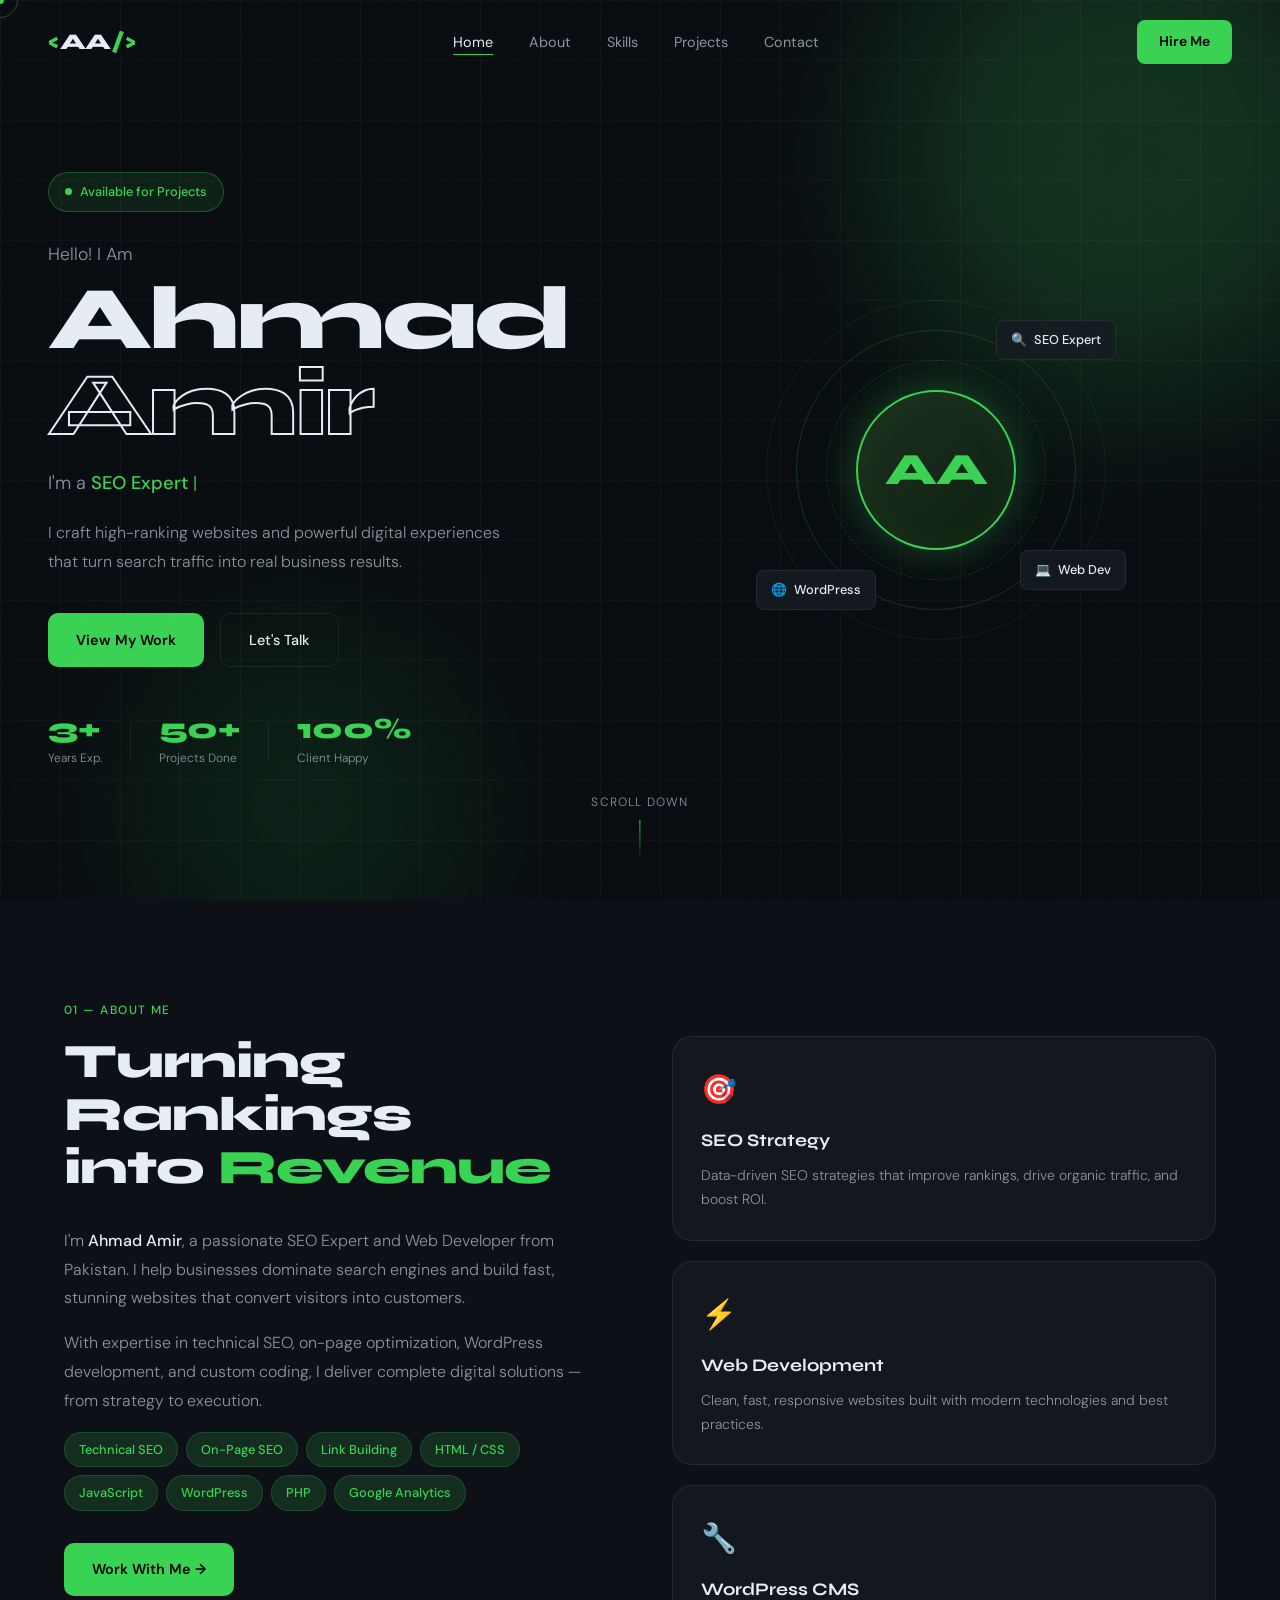
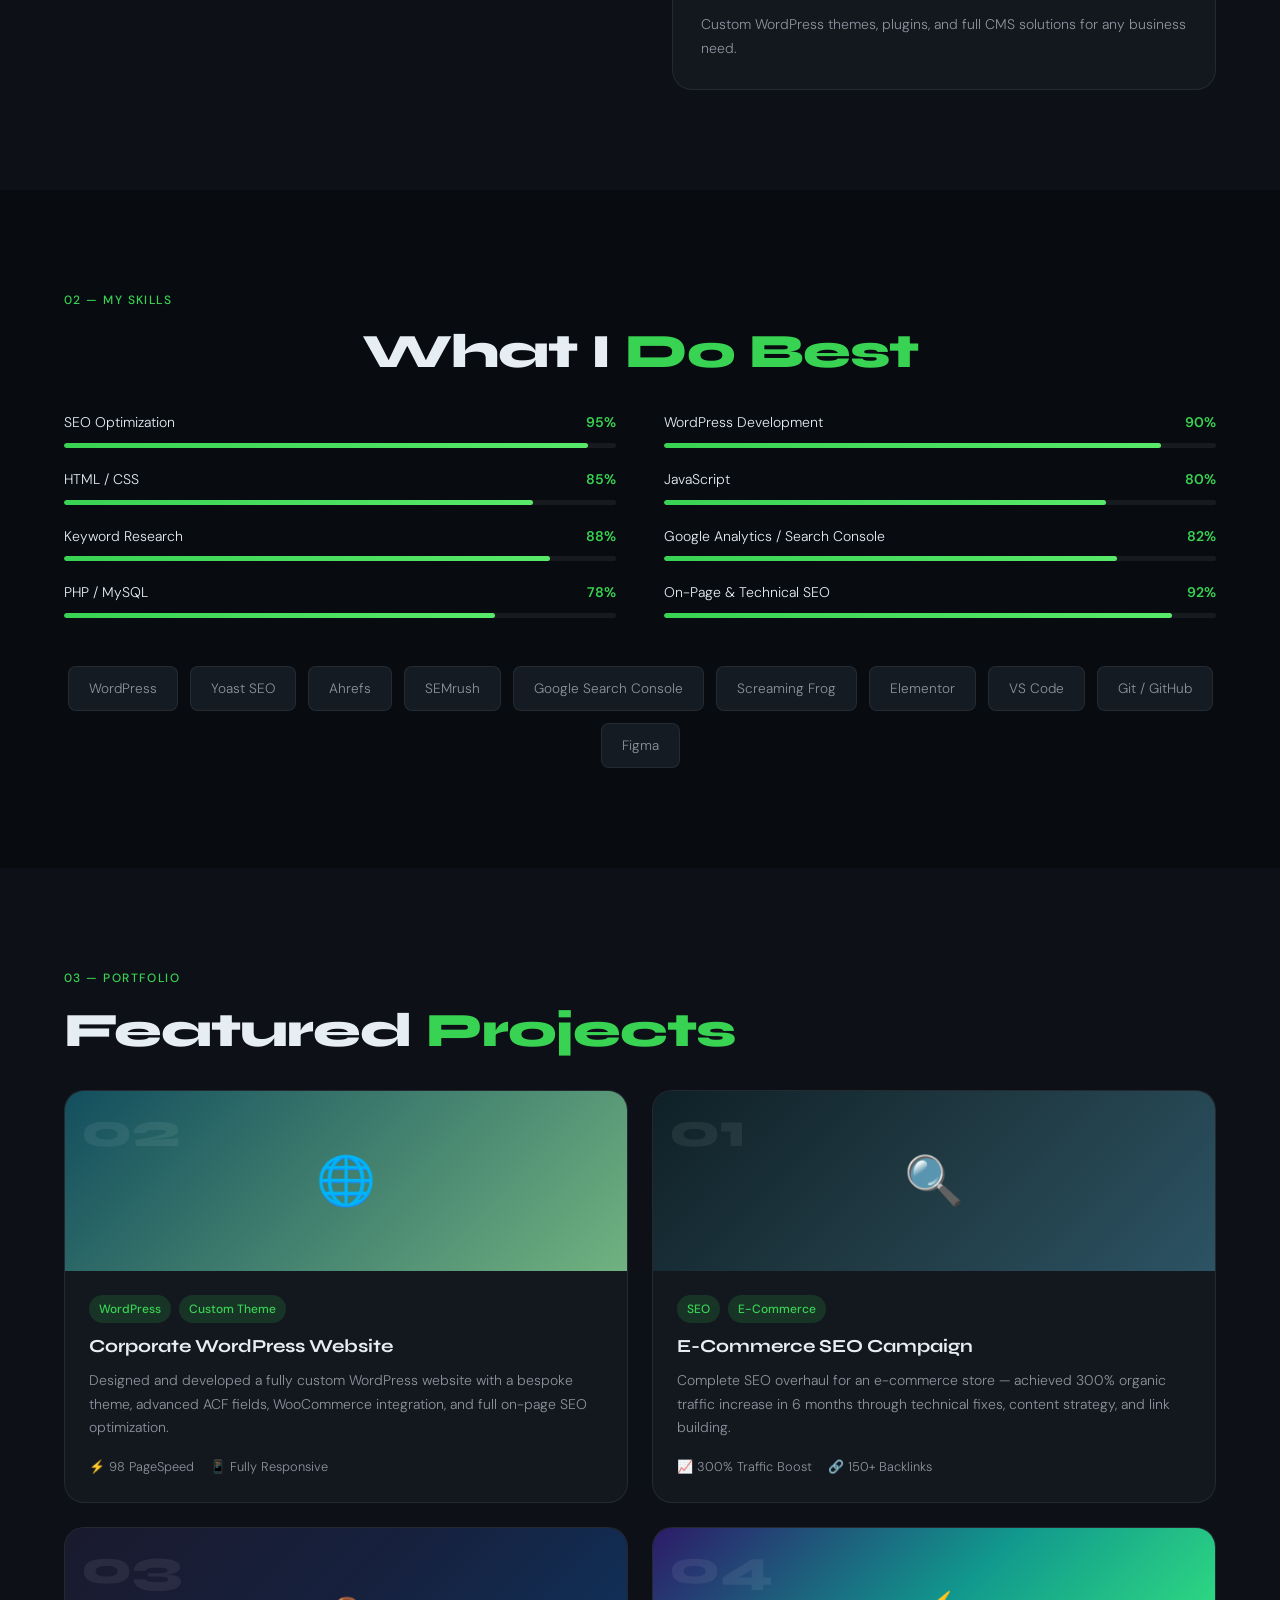
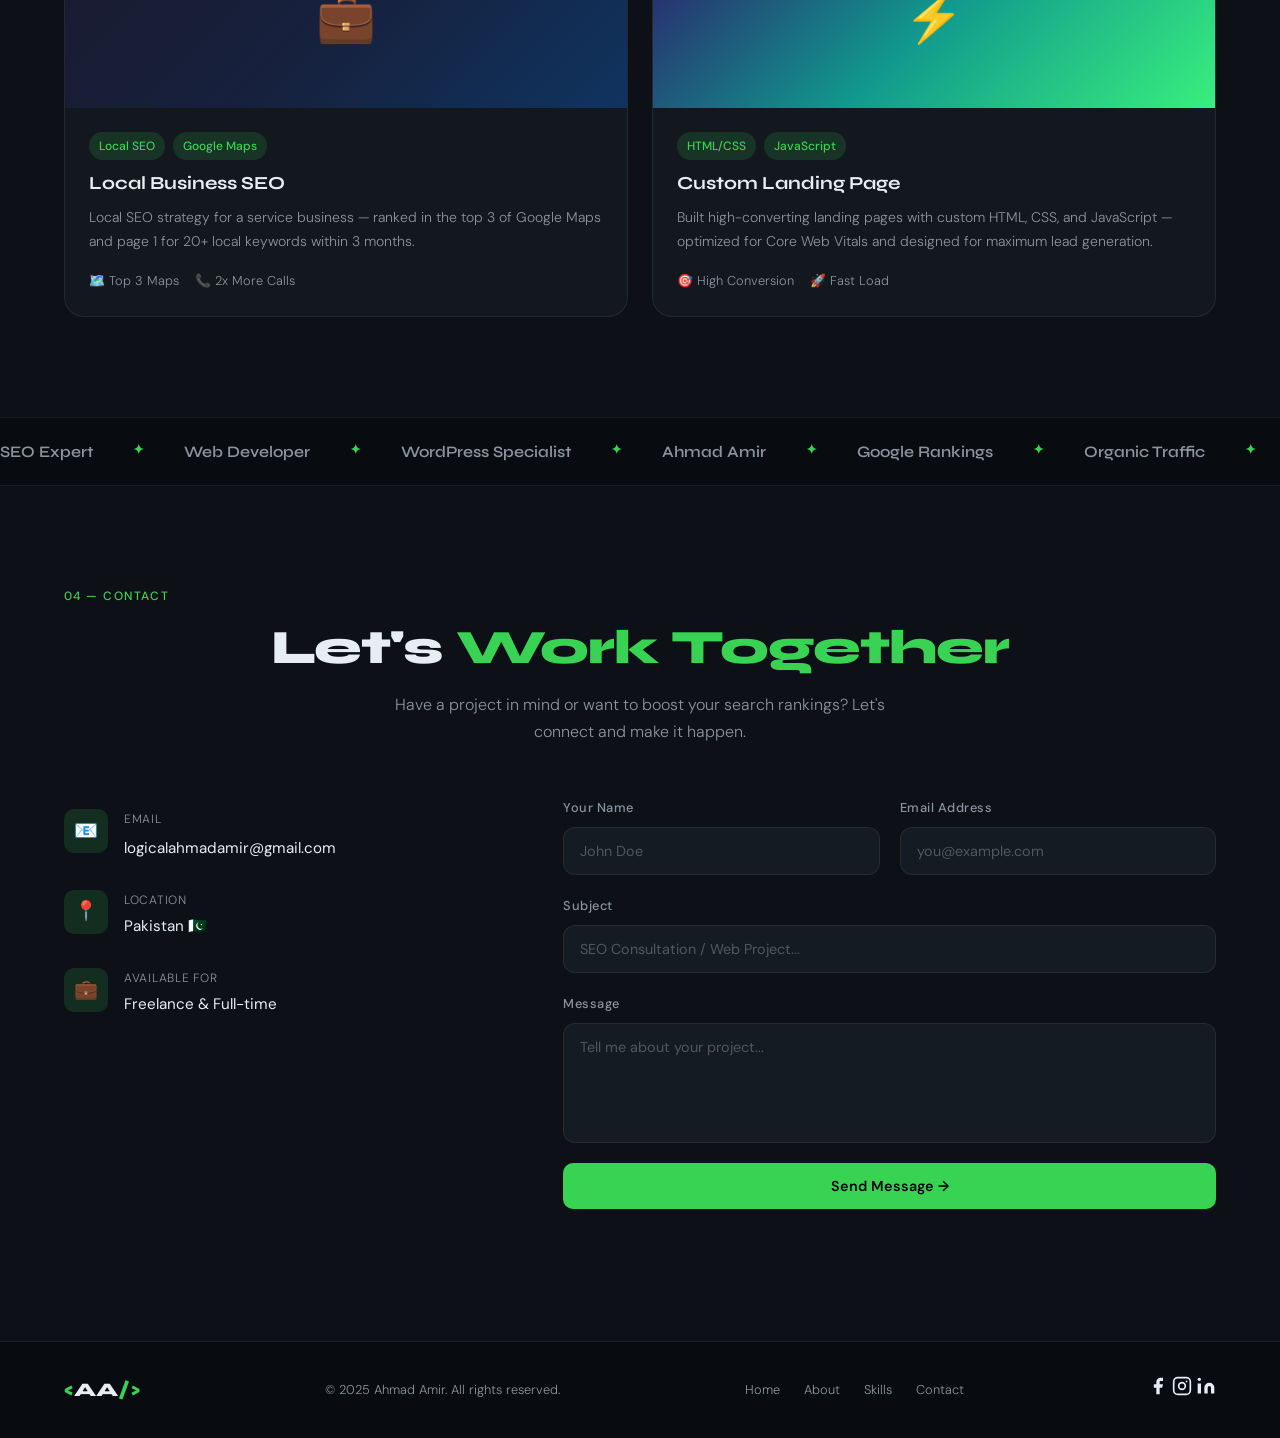
==== index.html @ ffc5a8cf "Commit changes" ====
<!DOCTYPE html>
<html lang="en">
<head>
  <meta charset="UTF-8" />
  <meta name="viewport" content="width=device-width, initial-scale=1.0" />
  <title>Ahmad Amir – SEO Expert & Web Developer</title>
  <meta name="description" content="Ahmad Amir is a professional SEO Expert, Web Developer, and WordPress specialist helping businesses grow online with powerful digital strategies." />
  <meta name="keywords" content="Ahmad Amir, SEO Expert, Web Developer, WordPress, Digital Marketing, Pakistan" />
  <meta name="author" content="Ahmad Amir" />
  <!-- Favicons -->
<link rel="icon" type="image/x-icon" href="favicon.ico" />
<link rel="icon" type="image/svg+xml" href="favicon.svg" />
<link rel="icon" type="image/png" sizes="32x32" href="favicon-32x32.png" />
<link rel="icon" type="image/png" sizes="16x16" href="favicon-16x16.png" />
<link rel="apple-touch-icon" sizes="180x180" href="apple-touch-icon.png" />
<link rel="manifest" href="site.webmanifest" />
<meta name="theme-color" content="#39d353" />
  <meta property="og:title" content="Ahmad Amir – SEO Expert & Web Developer" />
  <meta property="og:description" content="Professional SEO Expert and Web Developer from Pakistan." />
  <meta property="og:type" content="website" />
  <link rel="preconnect" href="https://fonts.googleapis.com" />
  <link rel="preconnect" href="https://fonts.gstatic.com" crossorigin />
  <link href="https://fonts.googleapis.com/css2?family=Syne:wght@400;600;700;800&family=DM+Sans:ital,wght@0,300;0,400;0,500;1,300&display=swap" rel="stylesheet" />
  <link rel="stylesheet" href="style.css" />
</head>
<body>

  <!-- Cursor -->
  <div class="cursor" id="cursor"></div>
  <div class="cursor-follower" id="cursorFollower"></div>

  <!-- Noise overlay -->
  <div class="noise"></div>

  <!-- NAV -->
  <nav class="nav" id="nav">
    <a href="#home" class="nav-logo">
      <span class="logo-bracket">&lt;</span>AA<span class="logo-bracket">/&gt;</span>
    </a>
    <ul class="nav-links">
      <li><a href="#home" class="nav-link active">Home</a></li>
      <li><a href="#about" class="nav-link">About</a></li>
      <li><a href="#skills" class="nav-link">Skills</a></li>
      <li><a href="#projects" class="nav-link">Projects</a></li>
      <li><a href="#contact" class="nav-link">Contact</a></li>
    </ul>
    <a href="mailto:logicalahmadamir@gmail.com" class="nav-cta">Hire Me</a>
    <button class="menu-toggle" id="menuToggle" aria-label="Toggle menu">
      <span></span><span></span><span></span>
    </button>
  </nav>

  <!-- Mobile Menu -->
  <div class="mobile-menu" id="mobileMenu">
    <ul>
      <li><a href="#home" class="mob-link">Home</a></li>
      <li><a href="#about" class="mob-link">About</a></li>
      <li><a href="#skills" class="mob-link">Skills</a></li>
      <li><a href="#projects" class="mob-link">Projects</a></li>
      <li><a href="#contact" class="mob-link">Contact</a></li>
    </ul>
  </div>

  <!-- HERO -->
  <section class="hero" id="home">
    <div class="hero-bg">
      <div class="orb orb-1"></div>
      <div class="orb orb-2"></div>
      <div class="grid-lines"></div>
    </div>
    <div class="hero-content">
      <div class="hero-badge">
        <span class="badge-dot"></span>
        Available for Projects
      </div>
      <p class="hero-greeting">Hello! I Am</p>
      <h1 class="hero-name">Ahmad<br/><span class="name-outline">Amir</span></h1>
      <div class="hero-role">
        <span>I'm a </span>
        <span class="typed-text" id="typedText"></span>
        <span class="typed-cursor">|</span>
      </div>
      <p class="hero-desc">
        I craft high-ranking websites and powerful digital experiences that
        turn search traffic into real business results.
      </p>
      <div class="hero-actions">
        <a href="#projects" class="btn btn-primary">View My Work</a>
        <a href="#contact" class="btn btn-ghost">Let's Talk</a>
      </div>
      <div class="hero-stats">
        <div class="stat"><span class="stat-num">3+</span><span class="stat-label">Years Exp.</span></div>
        <div class="stat-divider"></div>
        <div class="stat"><span class="stat-num">50+</span><span class="stat-label">Projects Done</span></div>
        <div class="stat-divider"></div>
        <div class="stat"><span class="stat-num">100%</span><span class="stat-label">Client Happy</span></div>
      </div>
    </div>
    <div class="hero-visual">
      <div class="avatar-wrap">
        <div class="avatar-ring ring-1"></div>
        <div class="avatar-ring ring-2"></div>
        <div class="avatar-ring ring-3"></div>
        <div class="avatar-core">
          <div class="avatar-initials">AA</div>
        </div>
        <div class="floating-tag tag-1">
          <span class="tag-icon">🔍</span> SEO Expert
        </div>
        <div class="floating-tag tag-2">
          <span class="tag-icon">💻</span> Web Dev
        </div>
        <div class="floating-tag tag-3">
          <span class="tag-icon">🌐</span> WordPress
        </div>
      </div>
    </div>
    <a href="#about" class="scroll-down">
      <span>Scroll Down</span>
      <div class="scroll-arrow"></div>
    </a>
  </section>

  <!-- ABOUT -->
  <section class="about" id="about">
    <div class="container">
      <div class="section-label">01 — About Me</div>
      <div class="about-grid">
        <div class="about-left">
          <h2 class="section-title">Turning Rankings<br/>into <span class="highlight">Revenue</span></h2>
          <p class="about-text">
            I'm <strong>Ahmad Amir</strong>, a passionate SEO Expert and Web Developer from Pakistan.
            I help businesses dominate search engines and build fast, stunning websites
            that convert visitors into customers.
          </p>
          <p class="about-text">
            With expertise in technical SEO, on-page optimization, WordPress development, 
            and custom coding, I deliver complete digital solutions — from strategy to execution.
          </p>
          <div class="about-chips">
            <span class="chip">Technical SEO</span>
            <span class="chip">On-Page SEO</span>
            <span class="chip">Link Building</span>
            <span class="chip">HTML / CSS</span>
            <span class="chip">JavaScript</span>
            <span class="chip">WordPress</span>
            <span class="chip">PHP</span>
            <span class="chip">Google Analytics</span>
          </div>
          <a href="mailto:logicalahmadamir@gmail.com" class="btn btn-primary">Work With Me →</a>
        </div>
        <div class="about-right">
          <div class="about-card">
            <div class="card-icon">🎯</div>
            <h3>SEO Strategy</h3>
            <p>Data-driven SEO strategies that improve rankings, drive organic traffic, and boost ROI.</p>
          </div>
          <div class="about-card">
            <div class="card-icon">⚡</div>
            <h3>Web Development</h3>
            <p>Clean, fast, responsive websites built with modern technologies and best practices.</p>
          </div>
          <div class="about-card">
            <div class="card-icon">🔧</div>
            <h3>WordPress CMS</h3>
            <p>Custom WordPress themes, plugins, and full CMS solutions for any business need.</p>
          </div>
        </div>
      </div>
    </div>
  </section>

  <!-- SKILLS -->
  <section class="skills" id="skills">
    <div class="container">
      <div class="section-label">02 — My Skills</div>
      <h2 class="section-title center">What I <span class="highlight">Do Best</span></h2>
      <div class="skills-grid">
        <div class="skill-item" data-skill="SEO Optimization" data-pct="95">
          <div class="skill-info">
            <span>SEO Optimization</span><span class="skill-pct">95%</span>
          </div>
          <div class="skill-bar"><div class="skill-fill" data-width="95"></div></div>
        </div>
        <div class="skill-item" data-pct="90">
          <div class="skill-info">
            <span>WordPress Development</span><span class="skill-pct">90%</span>
          </div>
          <div class="skill-bar"><div class="skill-fill" data-width="90"></div></div>
        </div>
        <div class="skill-item" data-pct="85">
          <div class="skill-info">
            <span>HTML / CSS</span><span class="skill-pct">85%</span>
          </div>
          <div class="skill-bar"><div class="skill-fill" data-width="85"></div></div>
        </div>
        <div class="skill-item" data-pct="80">
          <div class="skill-info">
            <span>JavaScript</span><span class="skill-pct">80%</span>
          </div>
          <div class="skill-bar"><div class="skill-fill" data-width="80"></div></div>
        </div>
        <div class="skill-item" data-pct="88">
          <div class="skill-info">
            <span>Keyword Research</span><span class="skill-pct">88%</span>
          </div>
          <div class="skill-bar"><div class="skill-fill" data-width="88"></div></div>
        </div>
        <div class="skill-item" data-pct="82">
          <div class="skill-info">
            <span>Google Analytics / Search Console</span><span class="skill-pct">82%</span>
          </div>
          <div class="skill-bar"><div class="skill-fill" data-width="82"></div></div>
        </div>
        <div class="skill-item" data-pct="78">
          <div class="skill-info">
            <span>PHP / MySQL</span><span class="skill-pct">78%</span>
          </div>
          <div class="skill-bar"><div class="skill-fill" data-width="78"></div></div>
        </div>
        <div class="skill-item" data-pct="92">
          <div class="skill-info">
            <span>On-Page & Technical SEO</span><span class="skill-pct">92%</span>
          </div>
          <div class="skill-bar"><div class="skill-fill" data-width="92"></div></div>
        </div>
      </div>

      <!-- Tool Icons -->
      <div class="tools-row">
        <div class="tool-badge">WordPress</div>
        <div class="tool-badge">Yoast SEO</div>
        <div class="tool-badge">Ahrefs</div>
        <div class="tool-badge">SEMrush</div>
        <div class="tool-badge">Google Search Console</div>
        <div class="tool-badge">Screaming Frog</div>
        <div class="tool-badge">Elementor</div>
        <div class="tool-badge">VS Code</div>
        <div class="tool-badge">Git / GitHub</div>
        <div class="tool-badge">Figma</div>
      </div>
    </div>
  </section>

  <!-- PROJECTS -->
  <section class="projects" id="projects">
    <div class="container">
      <div class="section-label">03 — Portfolio</div>
      <h2 class="section-title">Featured <span class="highlight">Projects</span></h2>
      <div class="projects-grid">

        <div class="project-card">
          <div class="project-thumb" style="background: linear-gradient(135deg, #0f2027, #203a43, #2c5364);">
            <div class="project-num">01</div>
            <div class="project-icon-big">🔍</div>
          </div>
          <div class="project-body">
            <div class="project-tags"><span>SEO</span><span>E-Commerce</span></div>
            <h3>E-Commerce SEO Campaign</h3>
            <p>Complete SEO overhaul for an e-commerce store — achieved 300% organic traffic increase in 6 months through technical fixes, content strategy, and link building.</p>
            <div class="project-meta">
              <span>📈 300% Traffic Boost</span>
              <span>🔗 150+ Backlinks</span>
            </div>
          </div>
        </div>

        <div class="project-card featured">
          <div class="project-thumb" style="background: linear-gradient(135deg, #134e5e, #71b280);">
            <div class="project-num">02</div>
            <div class="project-icon-big">🌐</div>
          </div>
          <div class="project-body">
            <div class="project-tags"><span>WordPress</span><span>Custom Theme</span></div>
            <h3>Corporate WordPress Website</h3>
            <p>Designed and developed a fully custom WordPress website with a bespoke theme, advanced ACF fields, WooCommerce integration, and full on-page SEO optimization.</p>
            <div class="project-meta">
              <span>⚡ 98 PageSpeed</span>
              <span>📱 Fully Responsive</span>
            </div>
          </div>
        </div>

        <div class="project-card">
          <div class="project-thumb" style="background: linear-gradient(135deg, #1a1a2e, #16213e, #0f3460);">
            <div class="project-num">03</div>
            <div class="project-icon-big">💼</div>
          </div>
          <div class="project-body">
            <div class="project-tags"><span>Local SEO</span><span>Google Maps</span></div>
            <h3>Local Business SEO</h3>
            <p>Local SEO strategy for a service business — ranked in the top 3 of Google Maps and page 1 for 20+ local keywords within 3 months.</p>
            <div class="project-meta">
              <span>🗺️ Top 3 Maps</span>
              <span>📞 2x More Calls</span>
            </div>
          </div>
        </div>

        <div class="project-card">
          <div class="project-thumb" style="background: linear-gradient(135deg, #2d1b69, #11998e, #38ef7d);">
            <div class="project-num">04</div>
            <div class="project-icon-big">⚡</div>
          </div>
          <div class="project-body">
            <div class="project-tags"><span>HTML/CSS</span><span>JavaScript</span></div>
            <h3>Custom Landing Page</h3>
            <p>Built high-converting landing pages with custom HTML, CSS, and JavaScript — optimized for Core Web Vitals and designed for maximum lead generation.</p>
            <div class="project-meta">
              <span>🎯 High Conversion</span>
              <span>🚀 Fast Load</span>
            </div>
          </div>
        </div>

      </div>
    </div>
  </section>

  <!-- MARQUEE BANNER -->
  <div class="marquee-wrap">
    <div class="marquee-track">
      <span>SEO Expert</span><span class="sep">✦</span>
      <span>Web Developer</span><span class="sep">✦</span>
      <span>WordPress Specialist</span><span class="sep">✦</span>
      <span>Ahmad Amir</span><span class="sep">✦</span>
      <span>Google Rankings</span><span class="sep">✦</span>
      <span>Organic Traffic</span><span class="sep">✦</span>
      <span>SEO Expert</span><span class="sep">✦</span>
      <span>Web Developer</span><span class="sep">✦</span>
      <span>WordPress Specialist</span><span class="sep">✦</span>
      <span>Ahmad Amir</span><span class="sep">✦</span>
      <span>Google Rankings</span><span class="sep">✦</span>
      <span>Organic Traffic</span><span class="sep">✦</span>
    </div>
  </div>

  <!-- CONTACT -->
  <section class="contact" id="contact">
    <div class="container">
      <div class="section-label">04 — Contact</div>
      <h2 class="section-title center">Let's <span class="highlight">Work Together</span></h2>
      <p class="contact-sub">Have a project in mind or want to boost your search rankings? Let's connect and make it happen.</p>
      <div class="contact-grid">
        <div class="contact-left">
          <div class="contact-info-item">
            <div class="ci-icon">📧</div>
            <div>
              <p class="ci-label">Email</p>
              <a href="mailto:logicalahmadamir@gmail.com" class="ci-value">logicalahmadamir@gmail.com</a>
            </div>
          </div>
          <div class="contact-info-item">
            <div class="ci-icon">📍</div>
            <div>
              <p class="ci-label">Location</p>
              <p class="ci-value">Pakistan 🇵🇰</p>
            </div>
          </div>
          <div class="contact-info-item">
            <div class="ci-icon">💼</div>
            <div>
              <p class="ci-label">Available For</p>
              <p class="ci-value">Freelance & Full-time</p>
            </div>
          </div>
        </div>
        <form class="contact-form" id="contactForm" name="contact" method="POST" data-netlify="true">
<input type="hidden" name="form-name" value="contact" />
          <div class="form-row">
            <div class="form-group">
              <label>Your Name</label>
              <input type="text" placeholder="John Doe" required />
            </div>
            <div class="form-group">
              <label>Email Address</label>
              <input type="email" placeholder="you@example.com" required />
            </div>
          </div>
          <div class="form-group">
            <label>Subject</label>
            <input type="text" placeholder="SEO Consultation / Web Project..." required />
          </div>
          <div class="form-group">
            <label>Message</label>
            <textarea rows="5" placeholder="Tell me about your project..." required></textarea>
          </div>
          <button type="submit" class="btn btn-primary full-width">Send Message →</button>
          <p class="form-note" id="formNote"></p>
        </form>
      </div>
    </div>
  </section>

  <!-- FOOTER -->
  <footer class="footer">
    <div class="container">
      <div class="footer-inner">
        <div class="footer-logo">
          <span class="logo-bracket">&lt;</span>AA<span class="logo-bracket">/&gt;</span>
        </div>
        <p class="footer-copy">© 2025 Ahmad Amir. All rights reserved.</p>
        <div class="footer-links">
          <a href="#home">Home</a>
          <a href="#about">About</a>
          <a href="#skills">Skills</a>
          <a href="#contact">Contact</a>
        </div>
        <div class="footer-social">
  <a href="https://www.facebook.com/profile.php?id=61576772686306" target="_blank" class="social-icon" title="Facebook">
    <svg width="20" height="20" viewBox="0 0 24 24" fill="currentColor"><path d="M18 2h-3a5 5 0 0 0-5 5v3H7v4h3v8h4v-8h3l1-4h-4V7a1 1 0 0 1 1-1h3z"/></svg>
  </a>
  <a href="https://www.instagram.com/officialahmadamir/" target="_blank" class="social-icon" title="Instagram">
    <svg width="20" height="20" viewBox="0 0 24 24" fill="none" stroke="currentColor" stroke-width="2"><rect x="2" y="2" width="20" height="20" rx="5"/><circle cx="12" cy="12" r="4"/><circle cx="17.5" cy="6.5" r="1" fill="currentColor" stroke="none"/></svg>
  </a>
  <a href="https://www.linkedin.com/in/ahmad-amir-98060a404/" target="_blank" class="social-icon" title="LinkedIn">
    <svg width="20" height="20" viewBox="0 0 24 24" fill="currentColor"><path d="M16 8a6 6 0 0 1 6 6v7h-4v-7a2 2 0 0 0-2-2 2 2 0 0 0-2 2v7h-4v-7a6 6 0 0 1 6-6z"/><rect x="2" y="9" width="4" height="12"/><circle cx="4" cy="4" r="2"/></svg>
  </a>
</div>
      </div>
    </div>
  </footer>

  <script src="script.js"></script>
</body>
</html>
---- style.css ----
/* ============================
   CSS VARIABLES & RESET
   ============================ */
:root {
  --bg: #080c10;
  --bg2: #0d1117;
  --bg3: #141b22;
  --accent: #39d353;
  --accent2: #58e96a;
  --accent-dim: rgba(57, 211, 83, 0.15);
  --text: #e6edf3;
  --text-muted: #8b949e;
  --border: rgba(255, 255, 255, 0.07);
  --card-bg: rgba(22, 27, 34, 0.8);
  --font-display: 'Syne', sans-serif;
  --font-body: 'DM Sans', sans-serif;
  --transition: 0.3s cubic-bezier(0.4, 0, 0.2, 1);
  --radius: 12px;
  --radius-lg: 20px;
}

*, *::before, *::after { box-sizing: border-box; margin: 0; padding: 0; }

html { scroll-behavior: smooth; font-size: 16px; }

body {
  background: var(--bg);
  color: var(--text);
  font-family: var(--font-body);
  font-weight: 300;
  line-height: 1.7;
  overflow-x: hidden;
  cursor: none;
}

a { color: inherit; text-decoration: none; }
ul { list-style: none; }
img { max-width: 100%; }
input, textarea, button { font-family: var(--font-body); }

/* ============================
   NOISE OVERLAY
   ============================ */
.noise {
  position: fixed; inset: 0; z-index: 999; pointer-events: none;
  opacity: 0.025;
  background-image: url("data:image/svg+xml,%3Csvg viewBox='0 0 200 200' xmlns='http://www.w3.org/2000/svg'%3E%3Cfilter id='n'%3E%3CfeTurbulence type='fractalNoise' baseFrequency='0.9' numOctaves='4' stitchTiles='stitch'/%3E%3C/filter%3E%3Crect width='100%25' height='100%25' filter='url(%23n)'/%3E%3C/svg%3E");
  background-size: 200px 200px;
}

/* ============================
   CUSTOM CURSOR
   ============================ */
.cursor {
  position: fixed; width: 8px; height: 8px; border-radius: 50%;
  background: var(--accent); pointer-events: none; z-index: 9999;
  transform: translate(-50%, -50%); transition: opacity 0.2s;
}
.cursor-follower {
  position: fixed; width: 36px; height: 36px; border-radius: 50%;
  border: 1.5px solid rgba(57, 211, 83, 0.4); pointer-events: none;
  z-index: 9998; transform: translate(-50%, -50%);
  transition: all 0.12s ease; mix-blend-mode: difference;
}

/* ============================
   SCROLLBAR
   ============================ */
::-webkit-scrollbar { width: 4px; }
::-webkit-scrollbar-track { background: var(--bg2); }
::-webkit-scrollbar-thumb { background: var(--accent); border-radius: 2px; }

/* ============================
   CONTAINER
   ============================ */
.container { max-width: 1200px; margin: 0 auto; padding: 0 24px; }

/* ============================
   NAV
   ============================ */
.nav {
  position: fixed; top: 0; left: 0; right: 0; z-index: 100;
  display: flex; align-items: center; justify-content: space-between;
  padding: 20px 48px;
  transition: var(--transition);
  background: transparent;
}
.nav.scrolled {
  background: rgba(8, 12, 16, 0.92);
  backdrop-filter: blur(16px);
  padding: 14px 48px;
  border-bottom: 1px solid var(--border);
}
.nav-logo {
  font-family: var(--font-display);
  font-size: 1.4rem;
  font-weight: 800;
  color: var(--text);
  letter-spacing: -0.02em;
}
.logo-bracket { color: var(--accent); }
.nav-links {
  display: flex; gap: 36px;
}
.nav-link {
  font-size: 0.9rem;
  font-weight: 400;
  color: var(--text-muted);
  transition: var(--transition);
  position: relative;
}
.nav-link::after {
  content: ''; position: absolute; bottom: -4px; left: 0;
  width: 0; height: 1.5px; background: var(--accent);
  transition: var(--transition);
}
.nav-link:hover, .nav-link.active { color: var(--text); }
.nav-link:hover::after, .nav-link.active::after { width: 100%; }
.nav-cta {
  background: var(--accent); color: #000; padding: 10px 22px;
  border-radius: 8px; font-size: 0.875rem; font-weight: 600;
  transition: var(--transition);
}
.nav-cta:hover { background: var(--accent2); transform: translateY(-1px); }
.menu-toggle {
  display: none; flex-direction: column; gap: 5px;
  background: none; border: none; cursor: pointer; padding: 4px;
}
.menu-toggle span {
  display: block; width: 22px; height: 2px;
  background: var(--text); border-radius: 2px; transition: var(--transition);
}

/* Mobile Menu */
.mobile-menu {
  position: fixed; inset: 0; background: var(--bg2);
  z-index: 99; display: flex; align-items: center; justify-content: center;
  opacity: 0; pointer-events: none; transition: var(--transition);
}
.mobile-menu.open { opacity: 1; pointer-events: all; }
.mobile-menu ul { display: flex; flex-direction: column; gap: 24px; text-align: center; }
.mob-link {
  font-family: var(--font-display); font-size: 2.5rem; font-weight: 700;
  color: var(--text-muted); transition: var(--transition);
}
.mob-link:hover { color: var(--accent); }

/* ============================
   HERO
   ============================ */
.hero {
  min-height: 100vh; display: flex; align-items: center;
  position: relative; overflow: hidden; padding: 120px 48px 80px;
}
.hero-bg {
  position: absolute; inset: 0; overflow: hidden;
}
.orb {
  position: absolute; border-radius: 50%;
  filter: blur(80px); opacity: 0.18;
}
.orb-1 {
  width: 500px; height: 500px; background: var(--accent);
  top: -100px; right: -100px; animation: orbFloat 8s ease-in-out infinite;
}
.orb-2 {
  width: 350px; height: 350px; background: #1a7a2e;
  bottom: -80px; left: 10%; animation: orbFloat 10s ease-in-out infinite reverse;
}
@keyframes orbFloat {
  0%, 100% { transform: translate(0,0) scale(1); }
  33% { transform: translate(30px, -20px) scale(1.05); }
  66% { transform: translate(-15px, 15px) scale(0.95); }
}
.grid-lines {
  position: absolute; inset: 0; opacity: 0.03;
  background-image:
    linear-gradient(var(--text) 1px, transparent 1px),
    linear-gradient(90deg, var(--text) 1px, transparent 1px);
  background-size: 60px 60px;
}
.hero-content {
  position: relative; z-index: 2; flex: 1; max-width: 600px;
}
.hero-badge {
  display: inline-flex; align-items: center; gap: 8px;
  background: rgba(57, 211, 83, 0.1); border: 1px solid rgba(57, 211, 83, 0.3);
  color: var(--accent); padding: 8px 16px; border-radius: 100px;
  font-size: 0.8rem; font-weight: 500; margin-bottom: 28px;
  animation: fadeUp 0.6s ease both;
}
.badge-dot {
  width: 7px; height: 7px; border-radius: 50%; background: var(--accent);
  animation: pulse 2s infinite;
}
@keyframes pulse {
  0%, 100% { opacity: 1; transform: scale(1); }
  50% { opacity: 0.5; transform: scale(0.8); }
}
.hero-greeting {
  font-size: 1.1rem; color: var(--text-muted); margin-bottom: 8px;
  animation: fadeUp 0.6s 0.1s ease both;
}
.hero-name {
  font-family: var(--font-display);
  font-size: clamp(3.5rem, 7vw, 6.5rem);
  font-weight: 800; line-height: 0.95;
  letter-spacing: -0.03em;
  margin-bottom: 20px;
  animation: fadeUp 0.6s 0.2s ease both;
}
.name-outline {
  -webkit-text-stroke: 2px var(--text);
  color: transparent;
}
.hero-role {
  font-size: 1.15rem; color: var(--text-muted); margin-bottom: 20px;
  animation: fadeUp 0.6s 0.3s ease both;
}
.typed-text { color: var(--accent); font-weight: 500; }
.typed-cursor {
  color: var(--accent); font-weight: 300;
  animation: blink 1s step-end infinite;
}
@keyframes blink { 0%, 100% { opacity: 1; } 50% { opacity: 0; } }
.hero-desc {
  font-size: 1rem; color: var(--text-muted); max-width: 460px;
  margin-bottom: 36px; line-height: 1.8;
  animation: fadeUp 0.6s 0.4s ease both;
}
.hero-actions {
  display: flex; gap: 16px; flex-wrap: wrap;
  margin-bottom: 48px;
  animation: fadeUp 0.6s 0.5s ease both;
}
.hero-stats {
  display: flex; align-items: center; gap: 28px;
  animation: fadeUp 0.6s 0.6s ease both;
}
.stat { display: flex; flex-direction: column; }
.stat-num {
  font-family: var(--font-display);
  font-size: 1.8rem; font-weight: 800; color: var(--accent);
  line-height: 1;
}
.stat-label { font-size: 0.75rem; color: var(--text-muted); margin-top: 4px; }
.stat-divider { width: 1px; height: 40px; background: var(--border); }

/* Avatar Visual */
.hero-visual {
  position: relative; z-index: 2; flex: 1;
  display: flex; align-items: center; justify-content: center;
  animation: fadeUp 0.8s 0.3s ease both;
}
.avatar-wrap { position: relative; width: 320px; height: 320px; }
.avatar-ring {
  position: absolute; border-radius: 50%;
  border: 1px solid rgba(57, 211, 83, 0.2);
  top: 50%; left: 50%; transform: translate(-50%, -50%);
}
.ring-1 { width: 280px; height: 280px; animation: spin 20s linear infinite; }
.ring-2 { width: 220px; height: 220px; animation: spin 15s linear infinite reverse; border-style: dashed; }
.ring-3 { width: 340px; height: 340px; animation: spin 30s linear infinite; opacity: 0.5; }
@keyframes spin { to { transform: translate(-50%,-50%) rotate(360deg); } }
.avatar-core {
  position: absolute; top: 50%; left: 50%;
  transform: translate(-50%, -50%);
  width: 160px; height: 160px; border-radius: 50%;
  background: linear-gradient(135deg, #1a2e1d, #0f1f10);
  border: 2px solid var(--accent);
  display: flex; align-items: center; justify-content: center;
  box-shadow: 0 0 40px rgba(57, 211, 83, 0.3), inset 0 0 40px rgba(57, 211, 83, 0.05);
}
.avatar-initials {
  font-family: var(--font-display);
  font-size: 2.8rem; font-weight: 800;
  color: var(--accent);
  letter-spacing: -0.02em;
}
.floating-tag {
  position: absolute; background: var(--card-bg);
  border: 1px solid var(--border);
  border-radius: 8px; padding: 8px 14px;
  font-size: 0.8rem; font-weight: 500;
  backdrop-filter: blur(10px);
  white-space: nowrap;
  animation: tagFloat 4s ease-in-out infinite;
}
.tag-1 { top: 10px; right: -20px; animation-delay: 0s; }
.tag-2 { bottom: 40px; right: -30px; animation-delay: 1.3s; }
.tag-3 { bottom: 20px; left: -20px; animation-delay: 0.7s; }
.tag-icon { margin-right: 4px; }
@keyframes tagFloat {
  0%, 100% { transform: translateY(0); }
  50% { transform: translateY(-8px); }
}

/* Scroll Down */
.scroll-down {
  position: absolute; bottom: 40px; left: 50%; transform: translateX(-50%);
  display: flex; flex-direction: column; align-items: center; gap: 8px;
  font-size: 0.75rem; color: var(--text-muted); letter-spacing: 0.1em;
  text-transform: uppercase; z-index: 2;
}
.scroll-arrow {
  width: 1px; height: 40px;
  background: linear-gradient(to bottom, var(--accent), transparent);
  animation: scrollAnim 1.5s ease-in-out infinite;
}
@keyframes scrollAnim {
  0% { transform: scaleY(0); transform-origin: top; }
  50% { transform: scaleY(1); transform-origin: top; }
  51% { transform: scaleY(1); transform-origin: bottom; }
  100% { transform: scaleY(0); transform-origin: bottom; }
}

/* ============================
   BUTTONS
   ============================ */
.btn {
  display: inline-flex; align-items: center; gap: 8px;
  padding: 14px 28px; border-radius: 10px;
  font-size: 0.9rem; font-weight: 500;
  transition: var(--transition); cursor: pointer;
  border: none;
}
.btn-primary {
  background: var(--accent); color: #000;
  font-weight: 600;
}
.btn-primary:hover {
  background: var(--accent2); transform: translateY(-2px);
  box-shadow: 0 8px 24px rgba(57, 211, 83, 0.3);
}
.btn-ghost {
  background: transparent; color: var(--text);
  border: 1px solid var(--border);
}
.btn-ghost:hover { border-color: var(--accent); color: var(--accent); transform: translateY(-2px); }
.full-width { width: 100%; justify-content: center; }

/* ============================
   SECTION COMMONS
   ============================ */
section { padding: 100px 0; }
.section-label {
  font-size: 0.75rem; font-weight: 500;
  color: var(--accent); letter-spacing: 0.12em;
  text-transform: uppercase; margin-bottom: 16px;
}
.section-title {
  font-family: var(--font-display);
  font-size: clamp(2rem, 4vw, 3rem);
  font-weight: 800; line-height: 1.1;
  letter-spacing: -0.02em;
  margin-bottom: 32px;
}
.section-title.center { text-align: center; }
.highlight { color: var(--accent); }

/* ============================
   ABOUT
   ============================ */
.about { background: var(--bg2); }
.about-grid {
  display: grid; grid-template-columns: 1fr 1fr; gap: 64px; align-items: start;
}
.about-text {
  color: var(--text-muted); margin-bottom: 16px; font-size: 1.0rem; line-height: 1.8;
}
.about-text strong { color: var(--text); font-weight: 500; }
.about-chips {
  display: flex; flex-wrap: wrap; gap: 8px; margin-bottom: 32px;
}
.chip {
  background: var(--accent-dim); border: 1px solid rgba(57,211,83,0.2);
  color: var(--accent); padding: 6px 14px; border-radius: 100px;
  font-size: 0.8rem; font-weight: 500;
}
.about-right {
  display: flex; flex-direction: column; gap: 20px;
}
.about-card {
  background: var(--card-bg); border: 1px solid var(--border);
  border-radius: var(--radius-lg); padding: 28px;
  transition: var(--transition);
  backdrop-filter: blur(8px);
}
.about-card:hover {
  border-color: rgba(57,211,83,0.3);
  transform: translateY(-3px);
  box-shadow: 0 12px 32px rgba(0,0,0,0.3);
}
.card-icon { font-size: 1.8rem; margin-bottom: 12px; }
.about-card h3 {
  font-family: var(--font-display); font-size: 1.1rem; font-weight: 700;
  margin-bottom: 8px;
}
.about-card p { font-size: 0.875rem; color: var(--text-muted); line-height: 1.7; }

/* ============================
   SKILLS
   ============================ */
.skills { background: var(--bg); }
.skills-grid {
  display: grid; grid-template-columns: 1fr 1fr; gap: 20px 48px;
  margin-bottom: 48px;
}
.skill-item { }
.skill-info {
  display: flex; justify-content: space-between;
  margin-bottom: 8px; font-size: 0.875rem;
}
.skill-pct { color: var(--accent); font-weight: 600; }
.skill-bar {
  height: 5px; background: rgba(255,255,255,0.06);
  border-radius: 10px; overflow: hidden;
}
.skill-fill {
  height: 100%; background: linear-gradient(90deg, var(--accent), var(--accent2));
  border-radius: 10px; width: 0; transition: width 1.2s cubic-bezier(0.4,0,0.2,1);
}
.tools-row {
  display: flex; flex-wrap: wrap; gap: 12px;
  justify-content: center; margin-top: 48px;
}
.tool-badge {
  background: var(--bg3); border: 1px solid var(--border);
  padding: 10px 20px; border-radius: 8px;
  font-size: 0.85rem; color: var(--text-muted);
  transition: var(--transition);
}
.tool-badge:hover { border-color: var(--accent); color: var(--accent); transform: translateY(-2px); }

/* ============================
   PROJECTS
   ============================ */
.projects { background: var(--bg2); }
.projects-grid {
  display: grid; grid-template-columns: repeat(2, 1fr); gap: 24px;
}
.project-card {
  background: var(--card-bg); border: 1px solid var(--border);
  border-radius: var(--radius-lg); overflow: hidden;
  transition: var(--transition); cursor: pointer;
}
.project-card:hover {
  border-color: rgba(57,211,83,0.3);
  transform: translateY(-5px);
  box-shadow: 0 20px 48px rgba(0,0,0,0.4);
}
.project-card.featured { grid-column: 1; grid-row: 1; }
.project-thumb {
  height: 180px; position: relative;
  display: flex; align-items: center; justify-content: center;
}
.project-num {
  position: absolute; top: 16px; left: 16px;
  font-family: var(--font-display); font-size: 3rem; font-weight: 800;
  color: rgba(255,255,255,0.07); line-height: 1;
}
.project-icon-big { font-size: 3rem; }
.project-body { padding: 24px; }
.project-tags { display: flex; gap: 8px; margin-bottom: 12px; }
.project-tags span {
  background: var(--accent-dim); color: var(--accent);
  padding: 4px 10px; border-radius: 100px;
  font-size: 0.75rem; font-weight: 500;
}
.project-card h3 {
  font-family: var(--font-display); font-size: 1.15rem; font-weight: 700;
  margin-bottom: 10px; line-height: 1.3;
}
.project-card p { font-size: 0.875rem; color: var(--text-muted); line-height: 1.7; margin-bottom: 16px; }
.project-meta { display: flex; gap: 16px; flex-wrap: wrap; }
.project-meta span { font-size: 0.8rem; color: var(--text-muted); }

/* ============================
   MARQUEE
   ============================ */
.marquee-wrap {
  overflow: hidden; padding: 20px 0;
  border-top: 1px solid var(--border);
  border-bottom: 1px solid var(--border);
  background: var(--bg);
}
.marquee-track {
  display: flex; gap: 40px; align-items: center;
  width: max-content;
  animation: marquee 18s linear infinite;
  font-family: var(--font-display);
  font-size: 1rem; font-weight: 600;
  color: var(--text-muted);
}
.marquee-track .sep { color: var(--accent); font-size: 0.8rem; }
@keyframes marquee { from { transform: translateX(0); } to { transform: translateX(-50%); } }

/* ============================
   CONTACT
   ============================ */
.contact { background: var(--bg2); }
.contact-sub {
  text-align: center; color: var(--text-muted);
  max-width: 500px; margin: -16px auto 52px;
  font-size: 1rem; line-height: 1.7;
}
.contact-grid {
  display: grid; grid-template-columns: 1fr 1.5fr; gap: 64px; align-items: start;
}
.contact-left { display: flex; flex-direction: column; gap: 28px; padding-top: 12px; }
.contact-info-item { display: flex; align-items: flex-start; gap: 16px; }
.ci-icon {
  width: 44px; height: 44px; background: var(--accent-dim);
  border-radius: 10px; display: flex; align-items: center; justify-content: center;
  font-size: 1.2rem; flex-shrink: 0;
}
.ci-label { font-size: 0.75rem; color: var(--text-muted); margin-bottom: 4px; text-transform: uppercase; letter-spacing: 0.06em; }
.ci-value { font-size: 0.95rem; color: var(--text); font-weight: 400; }
a.ci-value:hover { color: var(--accent); }

/* Form */
.contact-form { display: flex; flex-direction: column; gap: 20px; }
.form-row { display: grid; grid-template-columns: 1fr 1fr; gap: 20px; }
.form-group { display: flex; flex-direction: column; gap: 8px; }
.form-group label { font-size: 0.8rem; color: var(--text-muted); font-weight: 500; letter-spacing: 0.04em; }
.form-group input, .form-group textarea {
  background: var(--bg3); border: 1px solid var(--border);
  color: var(--text); padding: 14px 16px;
  border-radius: var(--radius); font-size: 0.9rem;
  transition: var(--transition); resize: none;
  outline: none;
}
.form-group input:focus, .form-group textarea:focus {
  border-color: var(--accent);
  box-shadow: 0 0 0 3px rgba(57,211,83,0.1);
}
.form-group input::placeholder, .form-group textarea::placeholder { color: rgba(139,148,158,0.5); }
.form-note { font-size: 0.85rem; text-align: center; color: var(--accent); margin-top: -8px; min-height: 20px; }

/* ============================
   FOOTER
   ============================ */
.footer {
  background: var(--bg); border-top: 1px solid var(--border);
  padding: 32px 0;
}
.footer-inner {
  display: flex; align-items: center; justify-content: space-between;
  flex-wrap: wrap; gap: 16px;
}
.footer-logo {
  font-family: var(--font-display); font-size: 1.2rem; font-weight: 800;
}
.footer-copy { font-size: 0.8rem; color: var(--text-muted); }
.footer-links { display: flex; gap: 24px; }
.footer-links a { font-size: 0.8rem; color: var(--text-muted); transition: var(--transition); }
.footer-links a:hover { color: var(--accent); }

/* ============================
   ANIMATIONS
   ============================ */
@keyframes fadeUp {
  from { opacity: 0; transform: translateY(20px); }
  to { opacity: 1; transform: translateY(0); }
}
.reveal {
  opacity: 0; transform: translateY(24px);
  transition: opacity 0.7s ease, transform 0.7s ease;
}
.reveal.visible { opacity: 1; transform: translateY(0); }

/* ============================
   RESPONSIVE
   ============================ */
@media (max-width: 1024px) {
  .hero { flex-direction: column; padding: 140px 32px 80px; gap: 40px; }
  .hero-visual { display: none; }
  .about-grid { grid-template-columns: 1fr; gap: 40px; }
  .skills-grid { grid-template-columns: 1fr; }
  .contact-grid { grid-template-columns: 1fr; gap: 40px; }
  .nav { padding: 20px 32px; }
  .nav.scrolled { padding: 14px 32px; }
}
@media (max-width: 768px) {
  .nav-links, .nav-cta { display: none; }
  .menu-toggle { display: flex; }
  .projects-grid { grid-template-columns: 1fr; }
  .project-card.featured { grid-column: 1; grid-row: auto; }
  .form-row { grid-template-columns: 1fr; }
  .hero-stats { gap: 16px; }
  .footer-inner { flex-direction: column; text-align: center; }
  .hero { padding: 120px 24px 80px; }
}
@media (max-width: 480px) {
  .section-title { font-size: 1.8rem; }
  .hero-name { font-size: 3rem; }
  .hero-actions { flex-direction: column; }
  .btn { justify-content: center; }
}
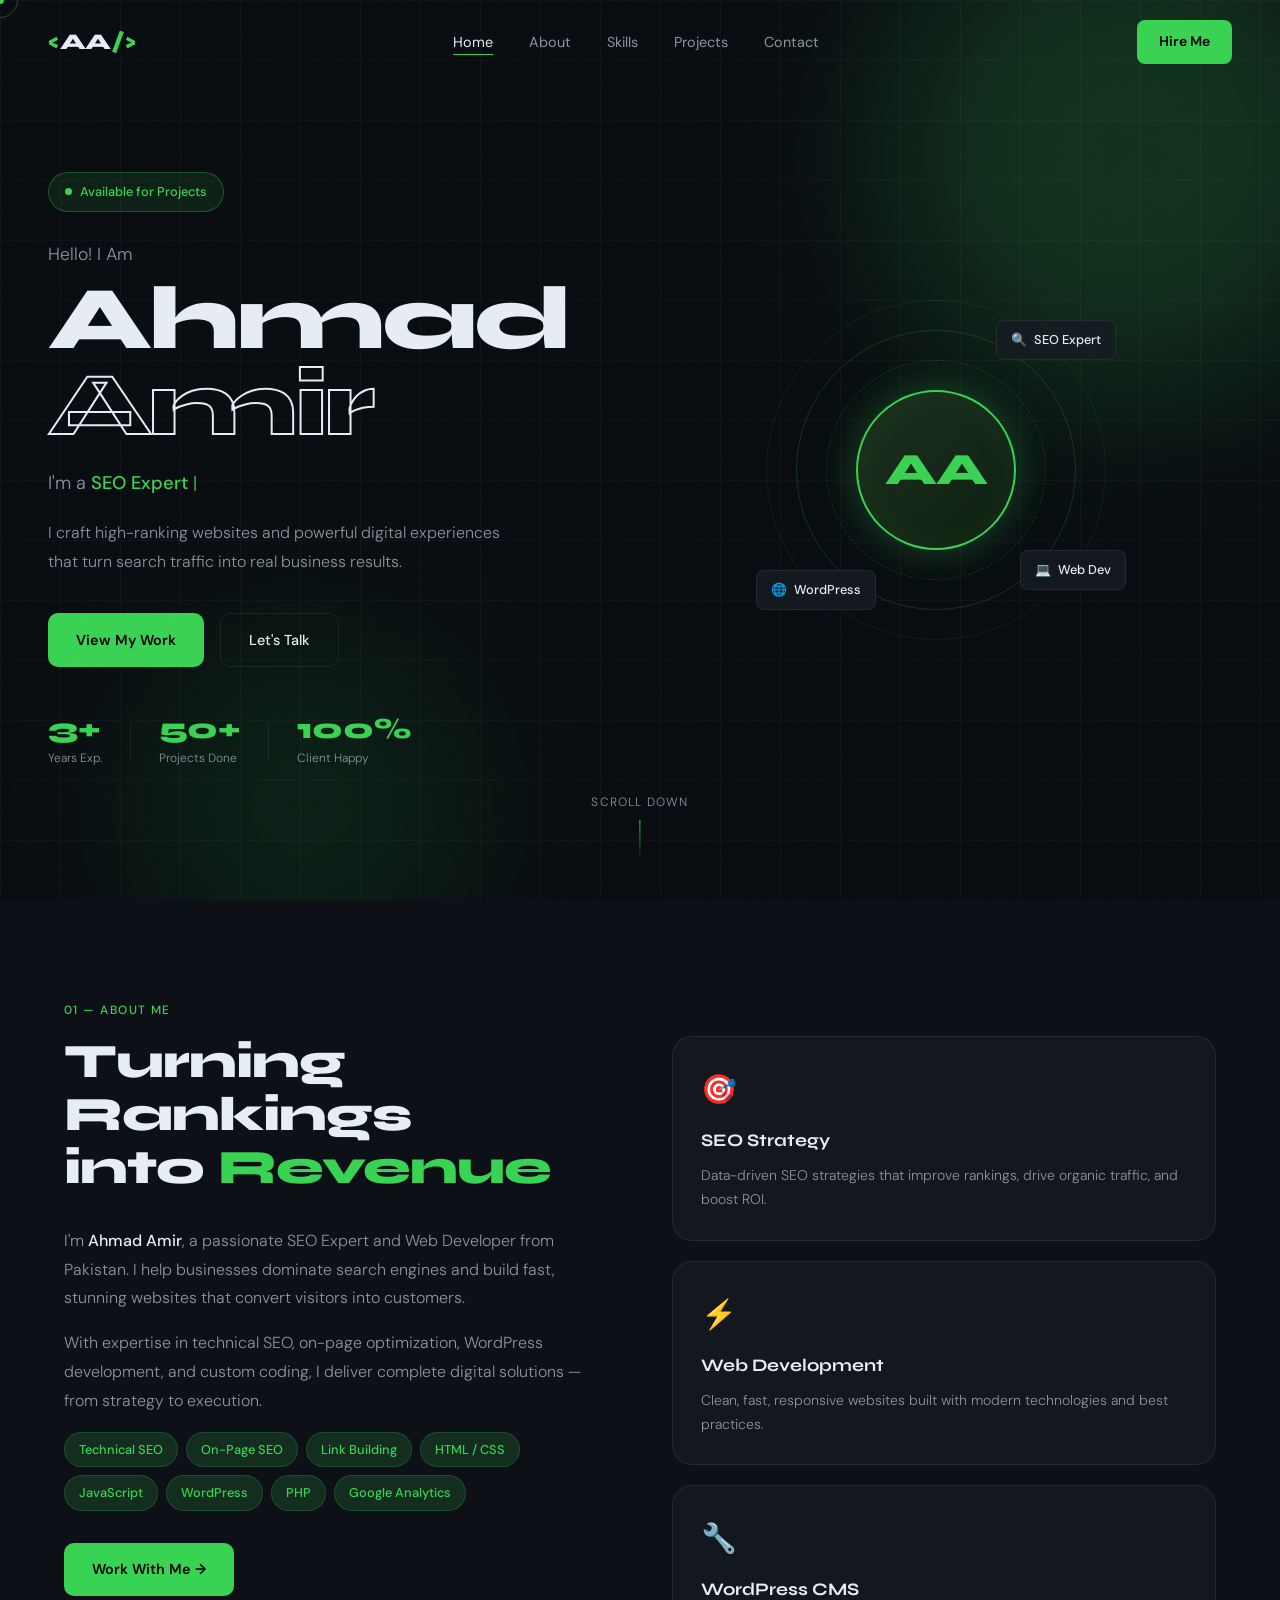
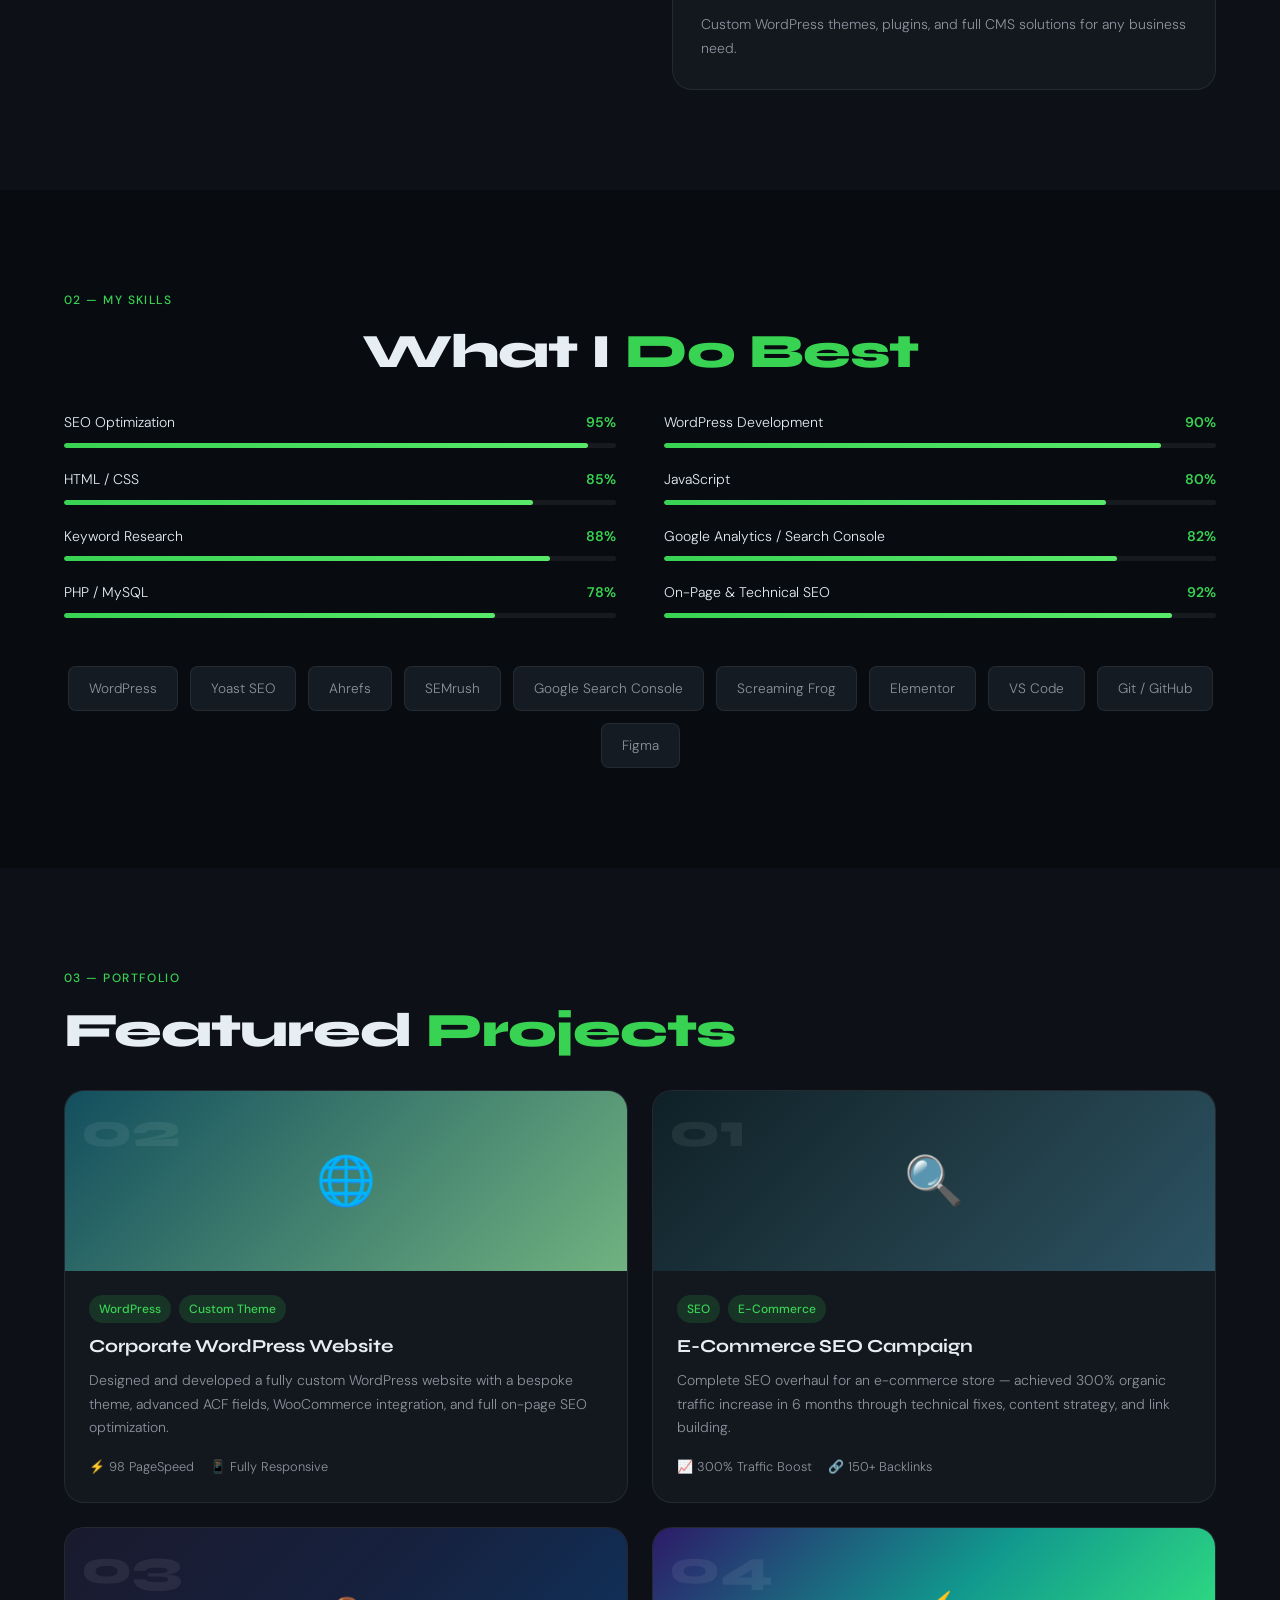
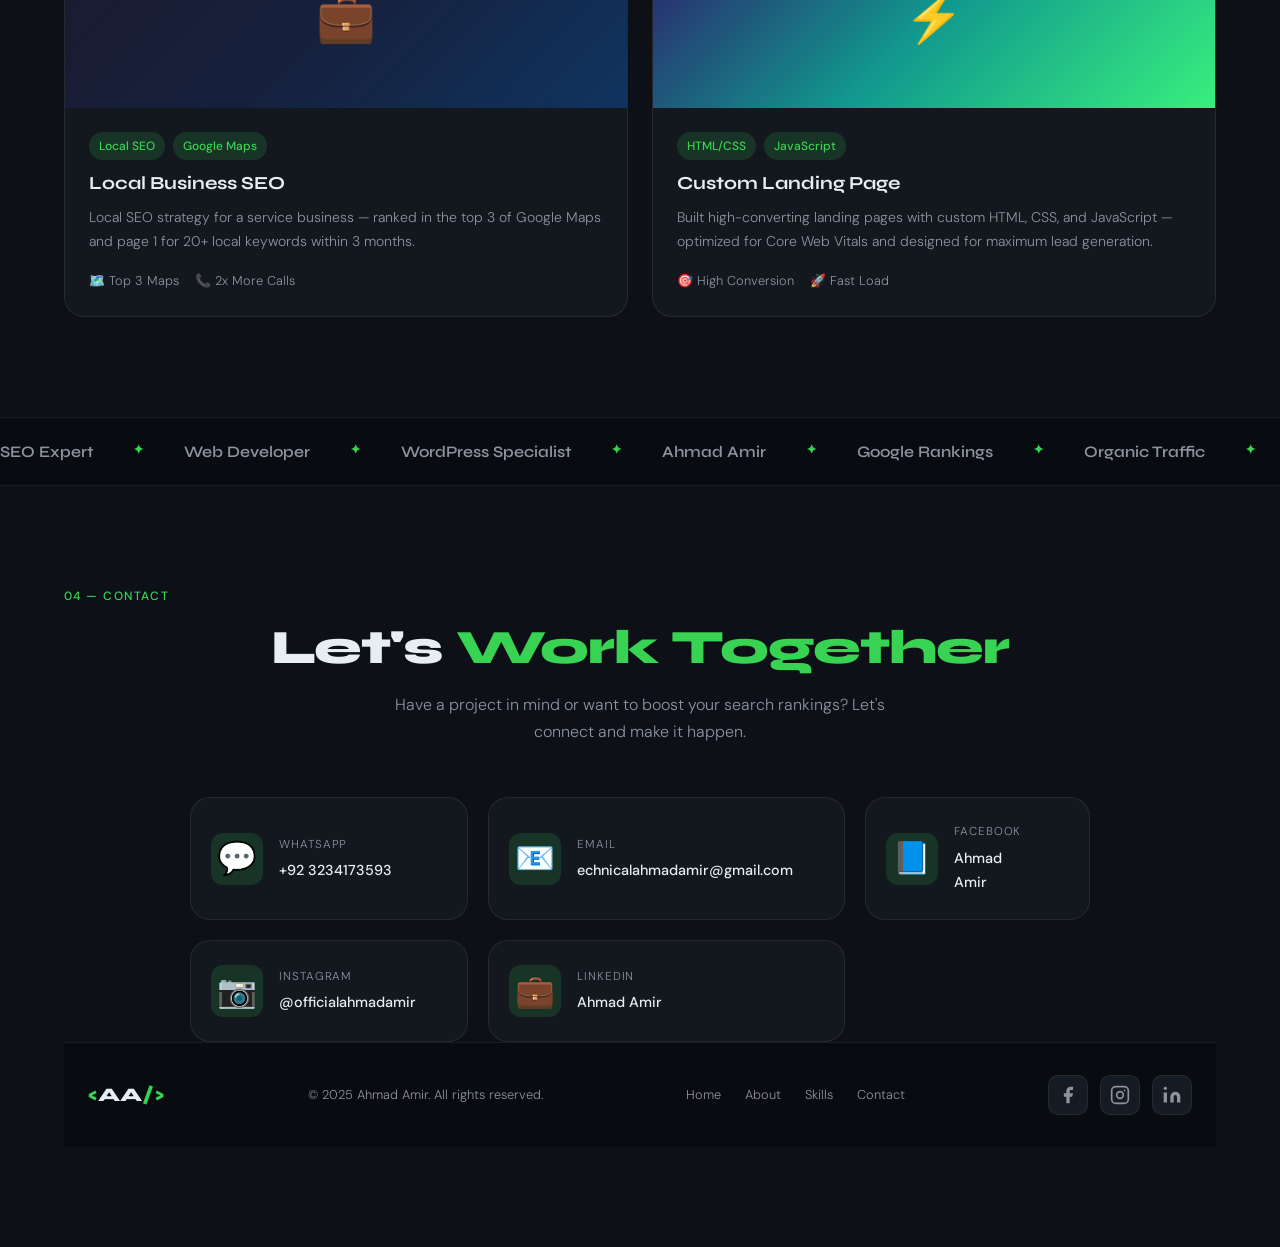
==== commit 70b5b905: "Commit directly to main" ====
--- a/index.html
+++ b/index.html
@@ -7,6 +7,9 @@
   <meta name="description" content="Ahmad Amir is a professional SEO Expert, Web Developer, and WordPress specialist helping businesses grow online with powerful digital strategies." />
   <meta name="keywords" content="Ahmad Amir, SEO Expert, Web Developer, WordPress, Digital Marketing, Pakistan" />
   <meta name="author" content="Ahmad Amir" />
+  <meta name="robots" content="index, follow" />
+<meta name="googlebot" content="index, follow" />
+  <link rel="canonical" href="https://ahmadamirpotfolio.netlify.app/" />
   <!-- Favicons -->
 <link rel="icon" type="image/x-icon" href="favicon.ico" />
 <link rel="icon" type="image/svg+xml" href="favicon.svg" />
@@ -147,7 +150,7 @@
             <span class="chip">PHP</span>
             <span class="chip">Google Analytics</span>
           </div>
-          <a href="mailto:logicalahmadamir@gmail.com" class="btn btn-primary">Work With Me →</a>
+          <a href="mailto:technicalahmadamir@gmail.com" class="btn btn-primary">Work With Me →</a>
         </div>
         <div class="about-right">
           <div class="about-card">
@@ -341,56 +344,54 @@
       <div class="section-label">04 — Contact</div>
       <h2 class="section-title center">Let's <span class="highlight">Work Together</span></h2>
       <p class="contact-sub">Have a project in mind or want to boost your search rankings? Let's connect and make it happen.</p>
-      <div class="contact-grid">
-        <div class="contact-left">
-          <div class="contact-info-item">
-            <div class="ci-icon">📧</div>
-            <div>
-              <p class="ci-label">Email</p>
-              <a href="mailto:logicalahmadamir@gmail.com" class="ci-value">logicalahmadamir@gmail.com</a>
-            </div>
-          </div>
-          <div class="contact-info-item">
-            <div class="ci-icon">📍</div>
-            <div>
-              <p class="ci-label">Location</p>
-              <p class="ci-value">Pakistan 🇵🇰</p>
-            </div>
-          </div>
-          <div class="contact-info-item">
-            <div class="ci-icon">💼</div>
-            <div>
-              <p class="ci-label">Available For</p>
-              <p class="ci-value">Freelance & Full-time</p>
-            </div>
-          </div>
-        </div>
-        <form class="contact-form" id="contactForm" name="contact" method="POST" data-netlify="true">
-<input type="hidden" name="form-name" value="contact" />
-          <div class="form-row">
-            <div class="form-group">
-              <label>Your Name</label>
-              <input type="text" placeholder="John Doe" required />
-            </div>
-            <div class="form-group">
-              <label>Email Address</label>
-              <input type="email" placeholder="you@example.com" required />
-            </div>
-          </div>
-          <div class="form-group">
-            <label>Subject</label>
-            <input type="text" placeholder="SEO Consultation / Web Project..." required />
-          </div>
-          <div class="form-group">
-            <label>Message</label>
-            <textarea rows="5" placeholder="Tell me about your project..." required></textarea>
-          </div>
-          <button type="submit" class="btn btn-primary full-width">Send Message →</button>
-          <p class="form-note" id="formNote"></p>
-        </form>
-      </div>
-    </div>
-  </section>
+      <div class="new-contact-grid">
+
+  <a href="https://wa.me/923234173593" target="_blank" class="contact-card whatsapp">
+    <div class="cc-icon">💬</div>
+    <div class="cc-info">
+      <span class="cc-label">WhatsApp</span>
+      <span class="cc-value">+92 3234173593</span>
+    </div>
+    <div class="cc-arrow">→</div>
+  </a>
+
+  <a href="mailto:technicalahmadamir@gmail.com" class="contact-card email">
+    <div class="cc-icon">📧</div>
+    <div class="cc-info">
+      <span class="cc-label">Email</span>
+      <span class="cc-value">echnicalahmadamir@gmail.com</span>
+    </div>
+    <div class="cc-arrow">→</div>
+  </a>
+
+  <a href="https://www.facebook.com/profile.php?id=61576772686306" target="_blank" class="contact-card facebook">
+    <div class="cc-icon">📘</div>
+    <div class="cc-info">
+      <span class="cc-label">Facebook</span>
+      <span class="cc-value">Ahmad Amir</span>
+    </div>
+    <div class="cc-arrow">→</div>
+  </a>
+
+  <a href="https://www.instagram.com/officialahmadamir/" target="_blank" class="contact-card instagram">
+    <div class="cc-icon">📷</div>
+    <div class="cc-info">
+      <span class="cc-label">Instagram</span>
+      <span class="cc-value">@officialahmadamir</span>
+    </div>
+    <div class="cc-arrow">→</div>
+  </a>
+
+  <a href="https://www.linkedin.com/in/ahmad-amir-98060a404/" target="_blank" class="contact-card linkedin">
+    <div class="cc-icon">💼</div>
+    <div class="cc-info">
+      <span class="cc-label">LinkedIn</span>
+      <span class="cc-value">Ahmad Amir</span>
+    </div>
+    <div class="cc-arrow">→</div>
+  </a>
+
+</div>
 
   <!-- FOOTER -->
   <footer class="footer">
--- a/style.css
+++ b/style.css
@@ -597,3 +597,91 @@
   .hero-actions { flex-direction: column; }
   .btn { justify-content: center; }
 }
+/* Social Icons */
+.footer-social {
+  display: flex;
+  gap: 12px;
+  align-items: center;
+}
+.social-icon {
+  width: 40px; height: 40px;
+  border-radius: 10px;
+  background: var(--bg3);
+  border: 1px solid var(--border);
+  display: flex; align-items: center; justify-content: center;
+  color: var(--text-muted);
+  transition: var(--transition);
+}
+.social-icon:hover {
+  border-color: var(--accent);
+  color: var(--accent);
+  transform: translateY(-3px);
+  box-shadow: 0 8px 20px rgba(57,211,83,0.2);
+}
+/* New Contact Cards */
+.new-contact-grid {
+  display: grid;
+  grid-template-columns: repeat(3, 1fr);
+  gap: 20px;
+  max-width: 900px;
+  margin: 0 auto;
+}
+.contact-card {
+  display: flex;
+  align-items: center;
+  gap: 16px;
+  background: var(--card-bg);
+  border: 1px solid var(--border);
+  border-radius: var(--radius-lg);
+  padding: 24px 20px;
+  transition: var(--transition);
+  cursor: pointer;
+}
+.contact-card:hover {
+  transform: translateY(-4px);
+  border-color: var(--accent);
+  box-shadow: 0 12px 32px rgba(57,211,83,0.15);
+}
+.cc-icon {
+  font-size: 2rem;
+  width: 52px; height: 52px;
+  background: var(--accent-dim);
+  border-radius: 12px;
+  display: flex; align-items: center; justify-content: center;
+  flex-shrink: 0;
+}
+.cc-info {
+  display: flex;
+  flex-direction: column;
+  gap: 4px;
+  flex: 1;
+}
+.cc-label {
+  font-size: 0.72rem;
+  color: var(--text-muted);
+  text-transform: uppercase;
+  letter-spacing: 0.08em;
+}
+.cc-value {
+  font-size: 0.9rem;
+  color: var(--text);
+  font-weight: 500;
+}
+.cc-arrow {
+  color: var(--accent);
+  font-size: 1.2rem;
+  opacity: 0;
+  transition: var(--transition);
+}
+.contact-card:hover .cc-arrow { opacity: 1; transform: translateX(4px); }
+
+@media (max-width: 768px) {
+  .new-contact-grid {
+    grid-template-columns: 1fr;
+  }
+}
+@media (max-width: 1024px) {
+  .new-contact-grid {
+    grid-template-columns: repeat(2, 1fr);
+  }
+}
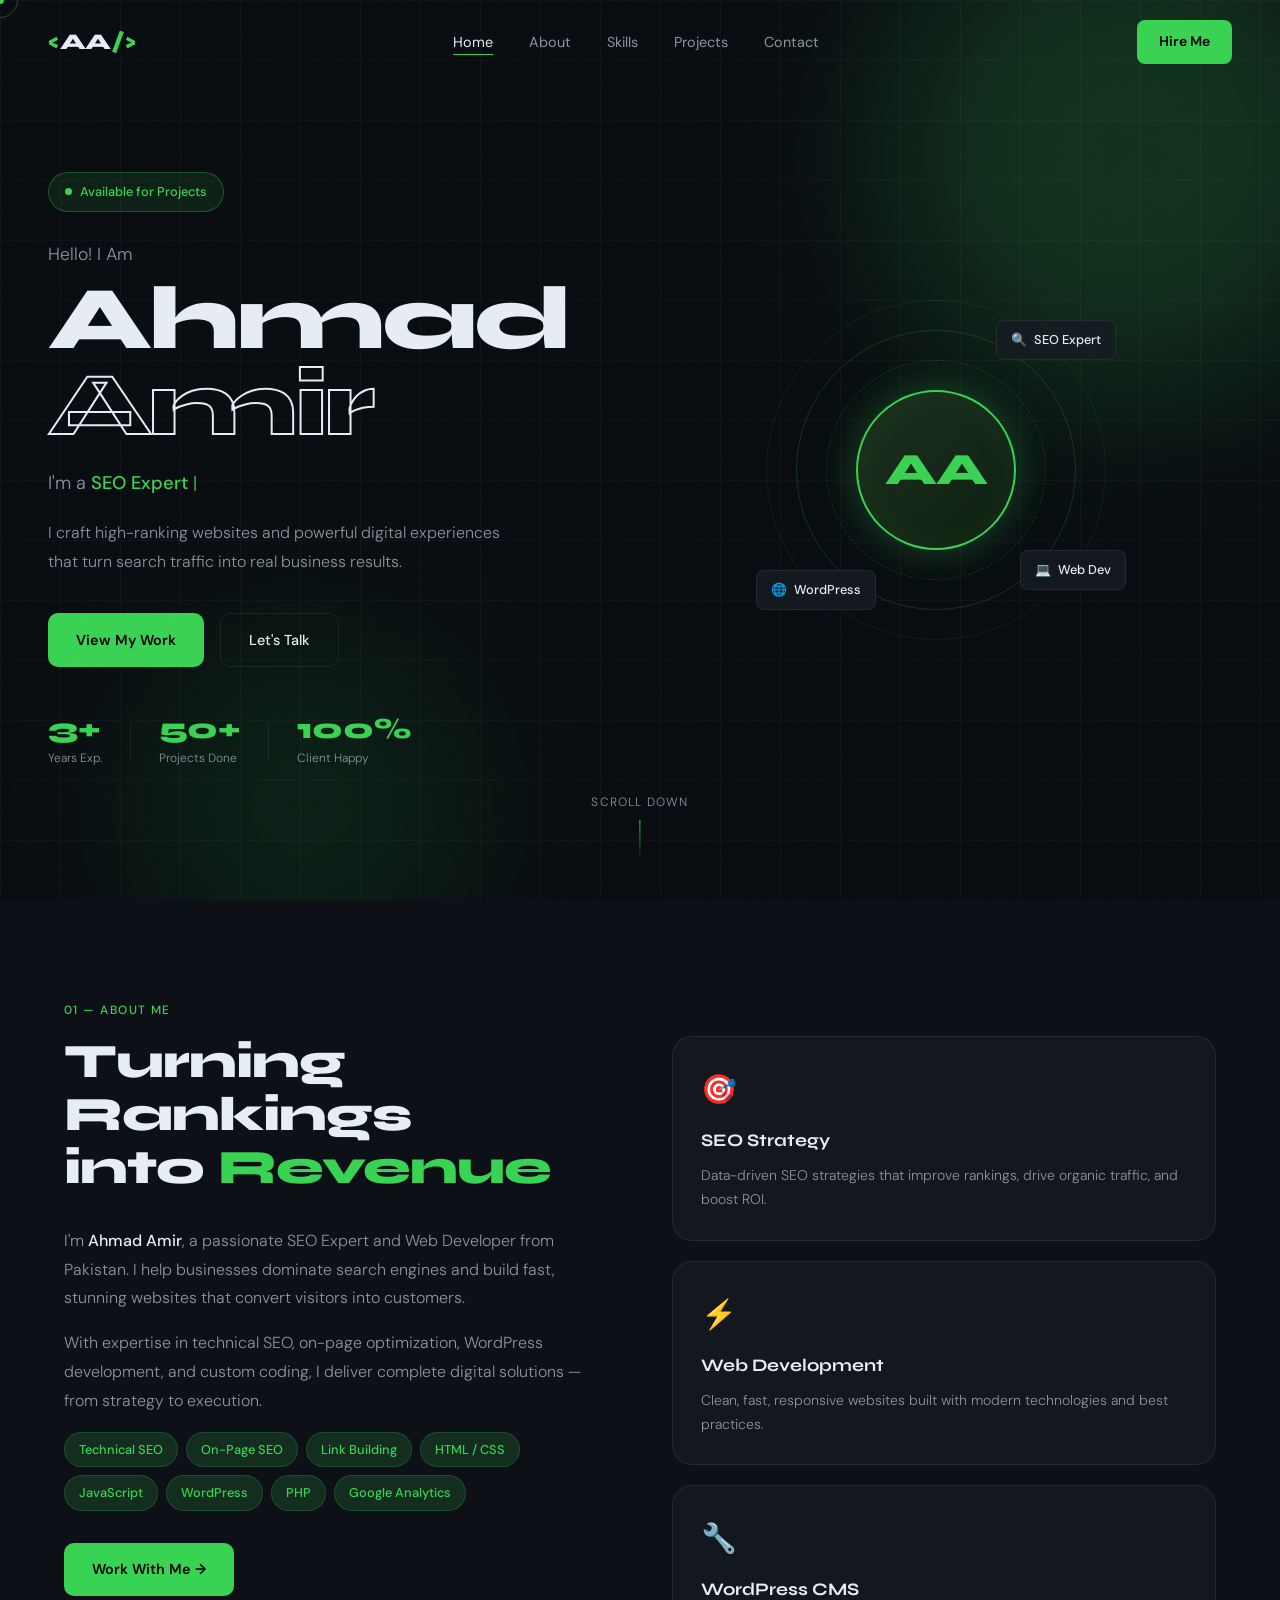
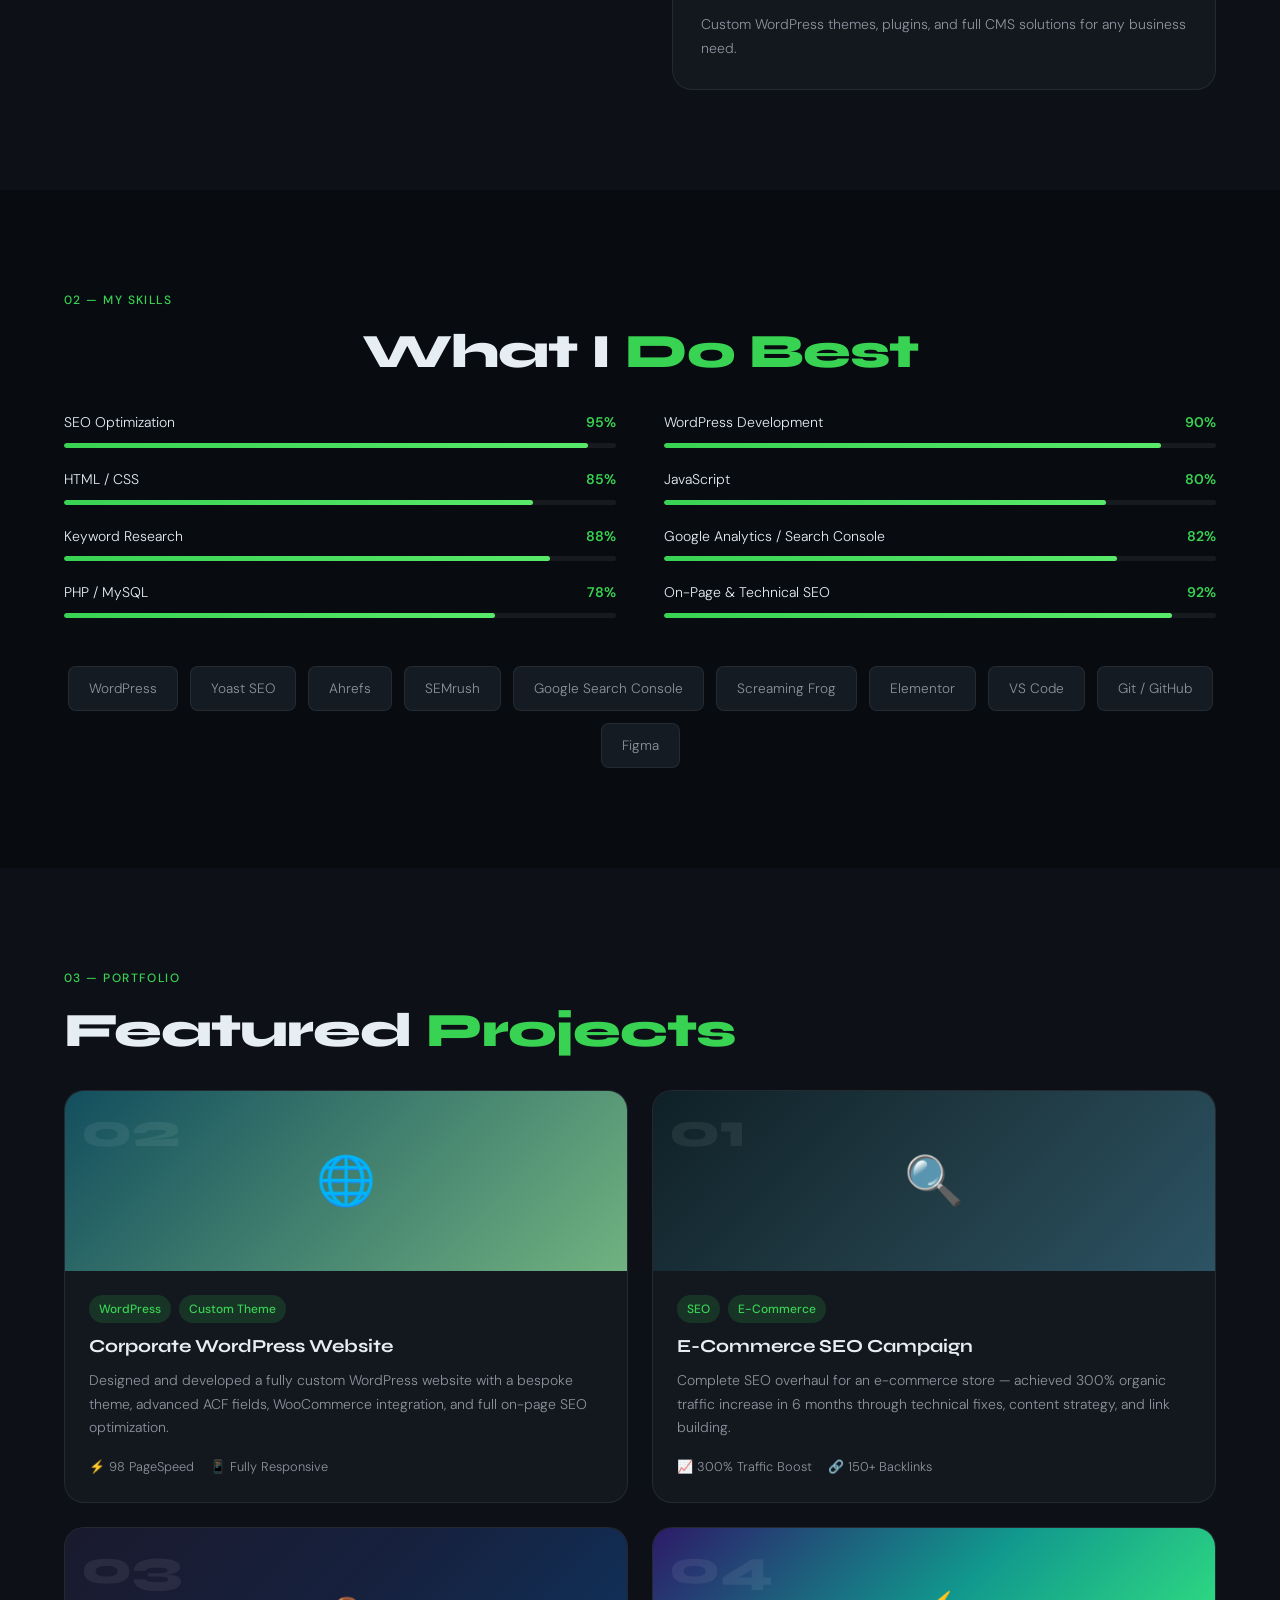
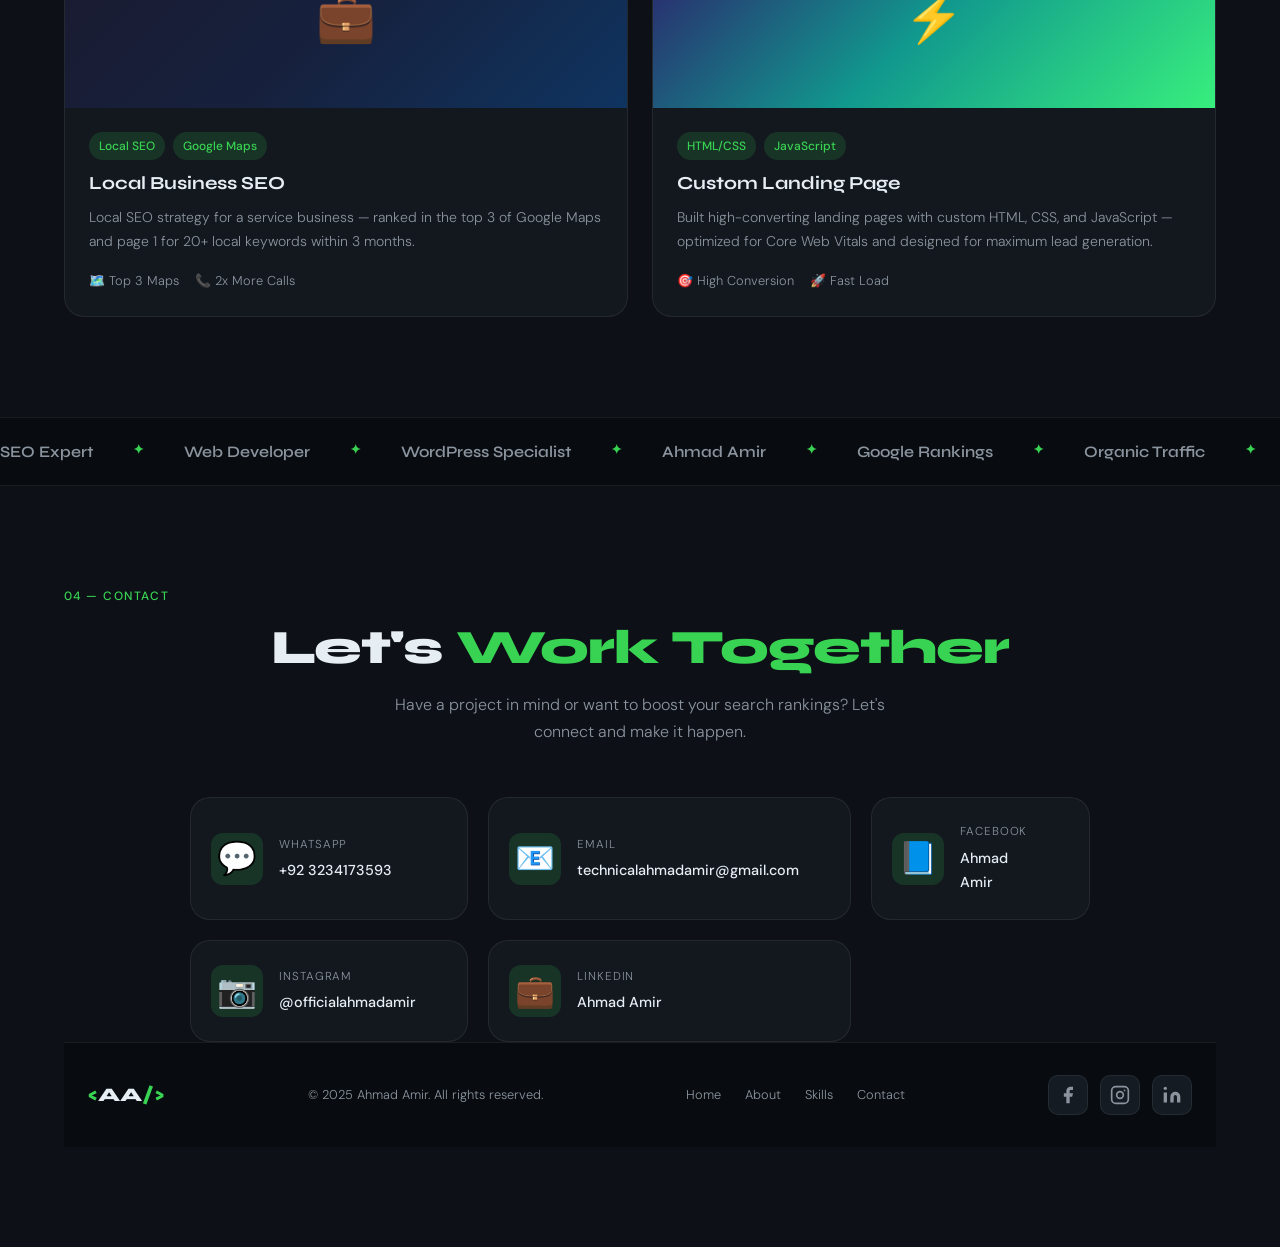
==== commit 29b959ce: "Commit directly to main" ====
--- a/index.html
+++ b/index.html
@@ -47,7 +47,7 @@
       <li><a href="#projects" class="nav-link">Projects</a></li>
       <li><a href="#contact" class="nav-link">Contact</a></li>
     </ul>
-    <a href="mailto:logicalahmadamir@gmail.com" class="nav-cta">Hire Me</a>
+    <a href="#contact" class="nav-cta">Hire Me</a>
     <button class="menu-toggle" id="menuToggle" aria-label="Toggle menu">
       <span></span><span></span><span></span>
     </button>
@@ -150,7 +150,7 @@
             <span class="chip">PHP</span>
             <span class="chip">Google Analytics</span>
           </div>
-          <a href="mailto:technicalahmadamir@gmail.com" class="btn btn-primary">Work With Me →</a>
+          <a href="#contact" class="btn btn-primary">Work With Me →</a>
         </div>
         <div class="about-right">
           <div class="about-card">
@@ -359,7 +359,7 @@
     <div class="cc-icon">📧</div>
     <div class="cc-info">
       <span class="cc-label">Email</span>
-      <span class="cc-value">echnicalahmadamir@gmail.com</span>
+      <span class="cc-value">technicalahmadamir@gmail.com</span>
     </div>
     <div class="cc-arrow">→</div>
   </a>
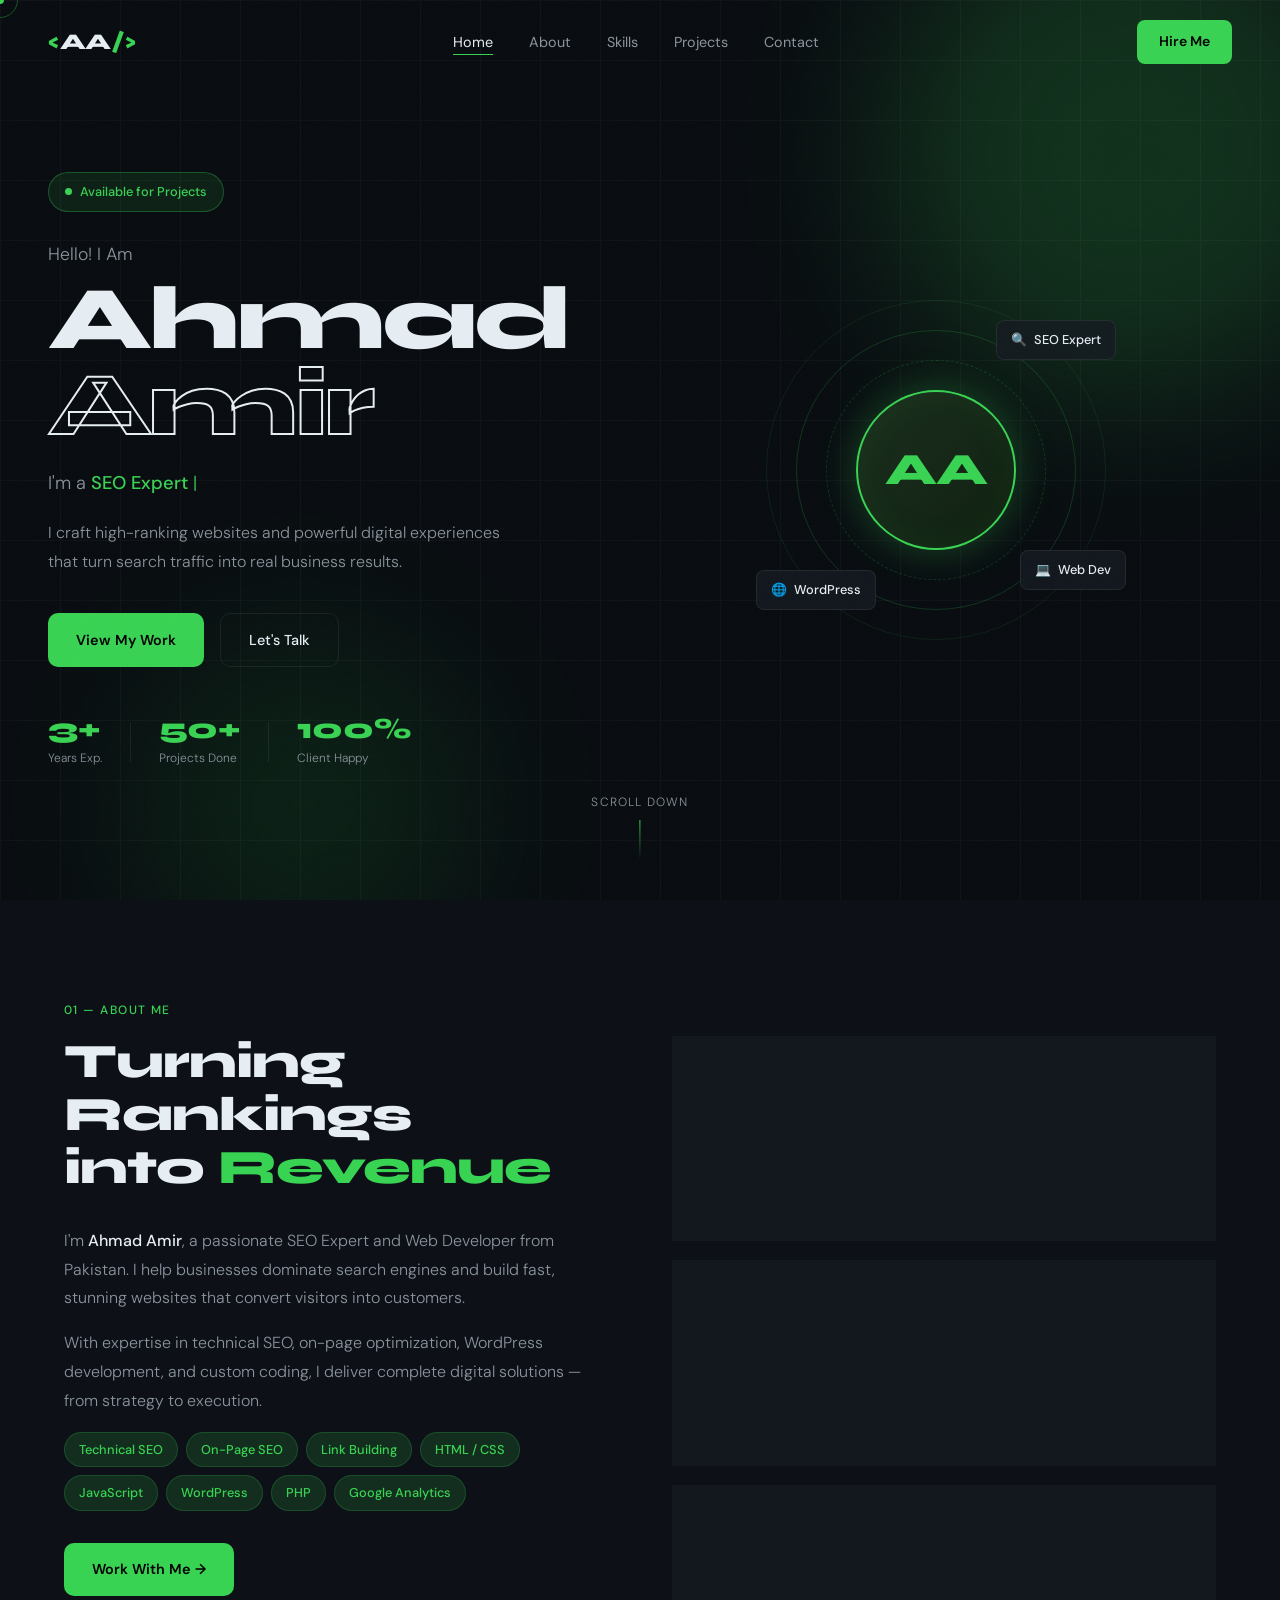
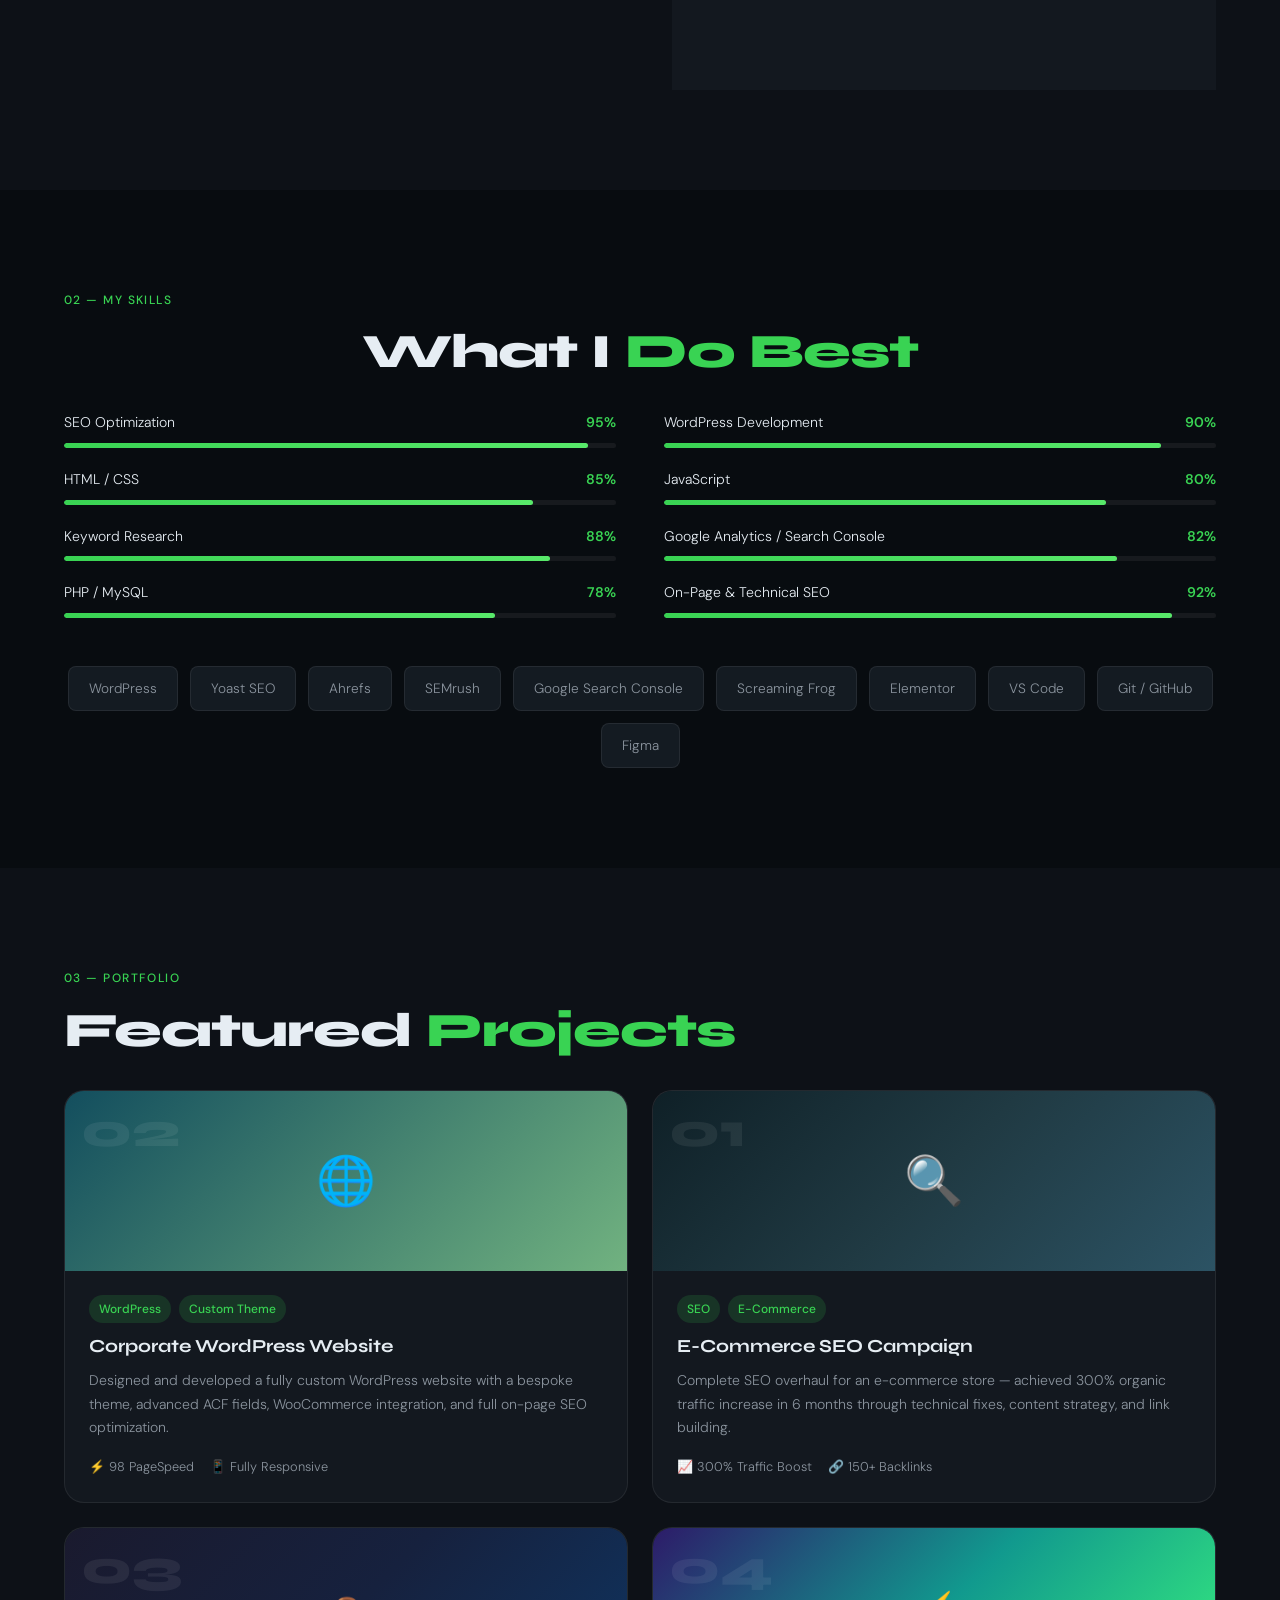
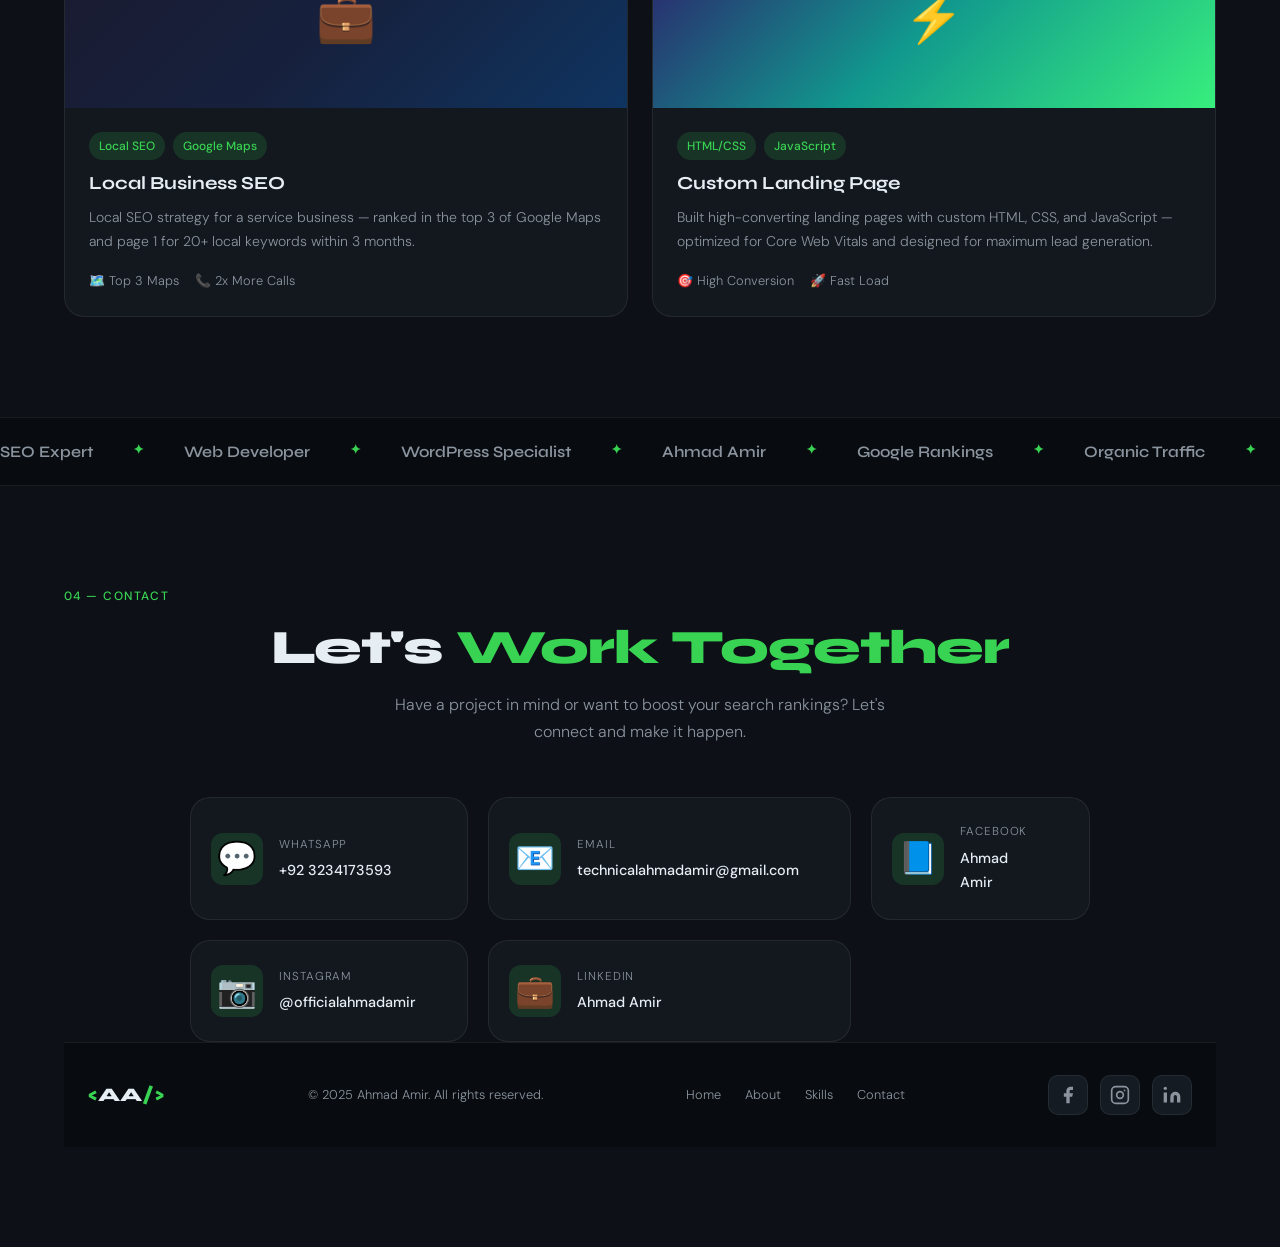
==== commit 4ada2e14: "Update index.html" ====
--- a/index.html
+++ b/index.html
@@ -9,7 +9,7 @@
   <meta name="author" content="Ahmad Amir" />
   <meta name="robots" content="index, follow" />
 <meta name="googlebot" content="index, follow" />
-  <link rel="canonical" href="https://ahmadamirpotfolio.netlify.app/" />
+  <link rel="canonical" href="https://technicalahmadamir-maker.github.io/" />
   <!-- Favicons -->
 <link rel="icon" type="image/x-icon" href="favicon.ico" />
 <link rel="icon" type="image/svg+xml" href="favicon.svg" />
@@ -24,7 +24,7 @@
   <link rel="preconnect" href="https://fonts.googleapis.com" />
   <link rel="preconnect" href="https://fonts.gstatic.com" crossorigin />
   <link href="https://fonts.googleapis.com/css2?family=Syne:wght@400;600;700;800&family=DM+Sans:ital,wght@0,300;0,400;0,500;1,300&display=swap" rel="stylesheet" />
-  <link rel="stylesheet" href="style.css" />
+  <link rel="stylesheet" href="./style.css" />
 </head>
 <body>
 
@@ -422,6 +422,6 @@
     </div>
   </footer>
 
-  <script src="script.js"></script>
+  <script src="./script.js"></script>
 </body>
 </html>
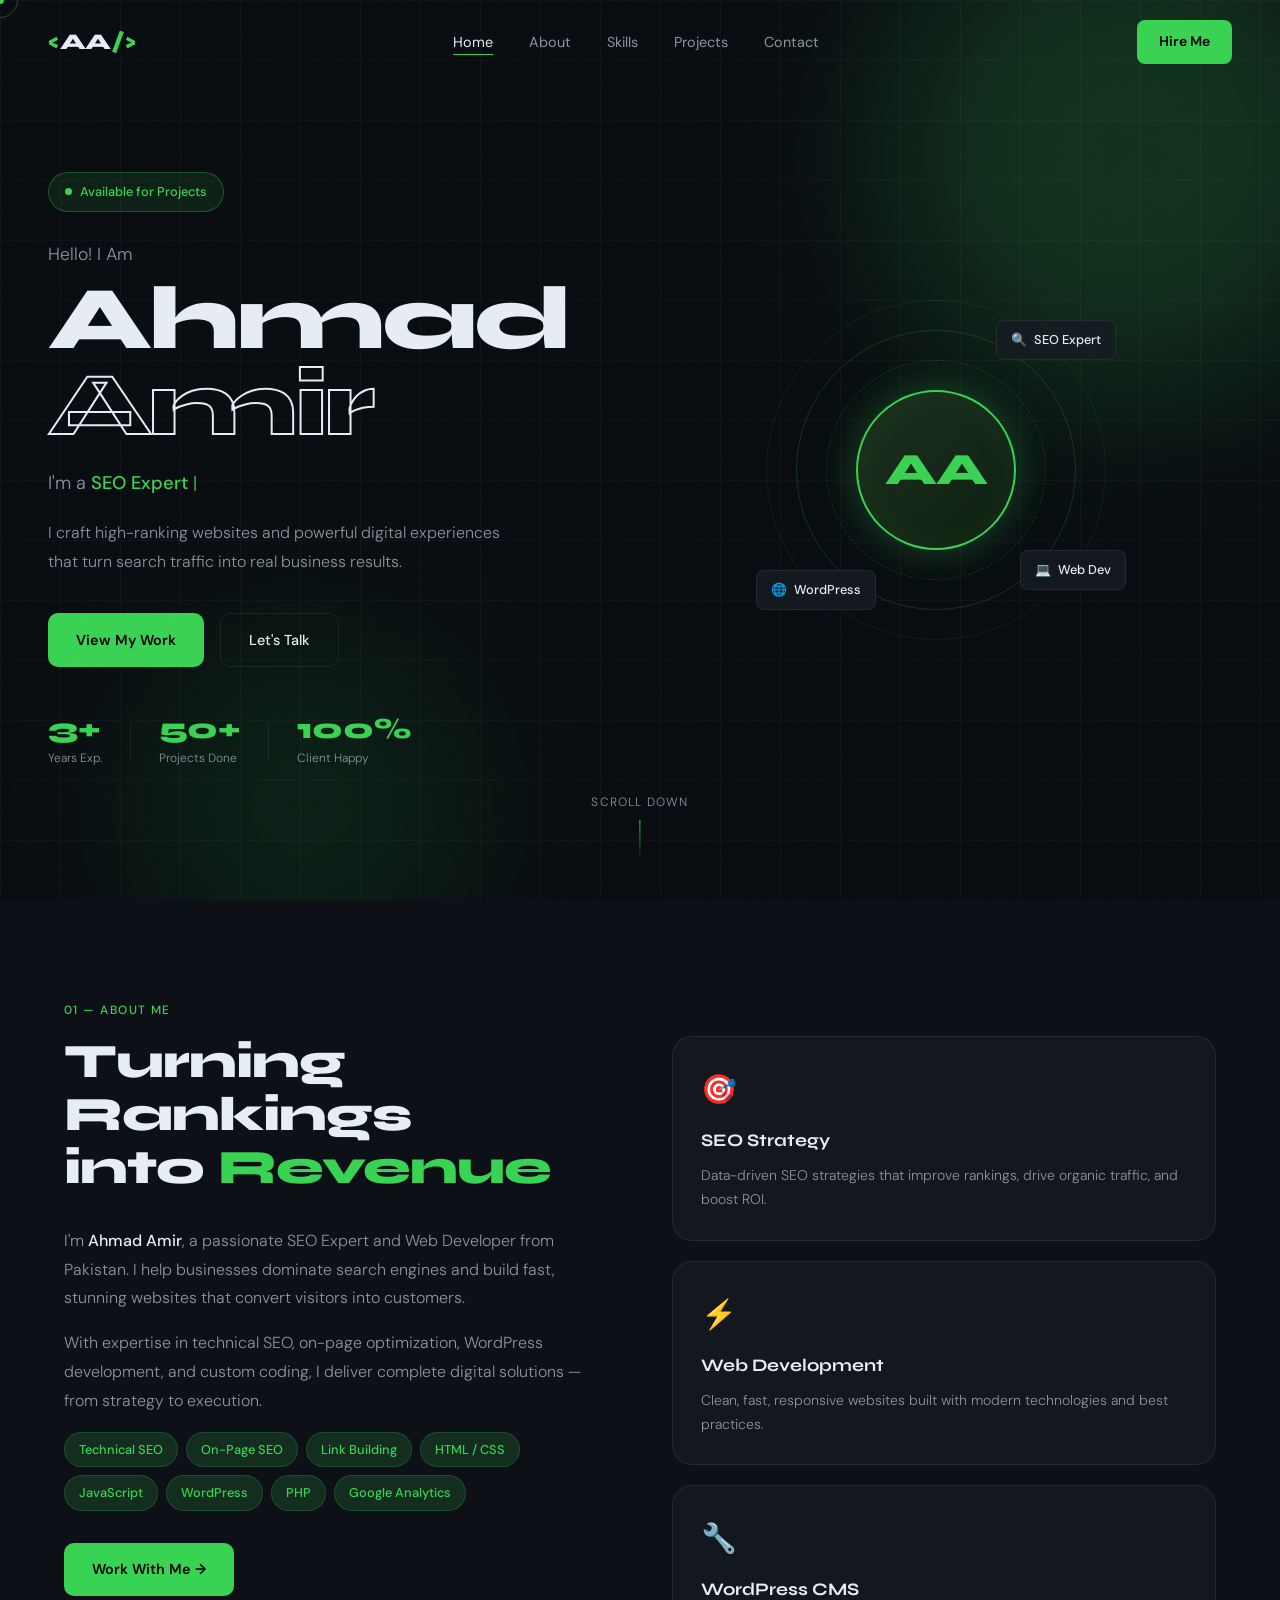
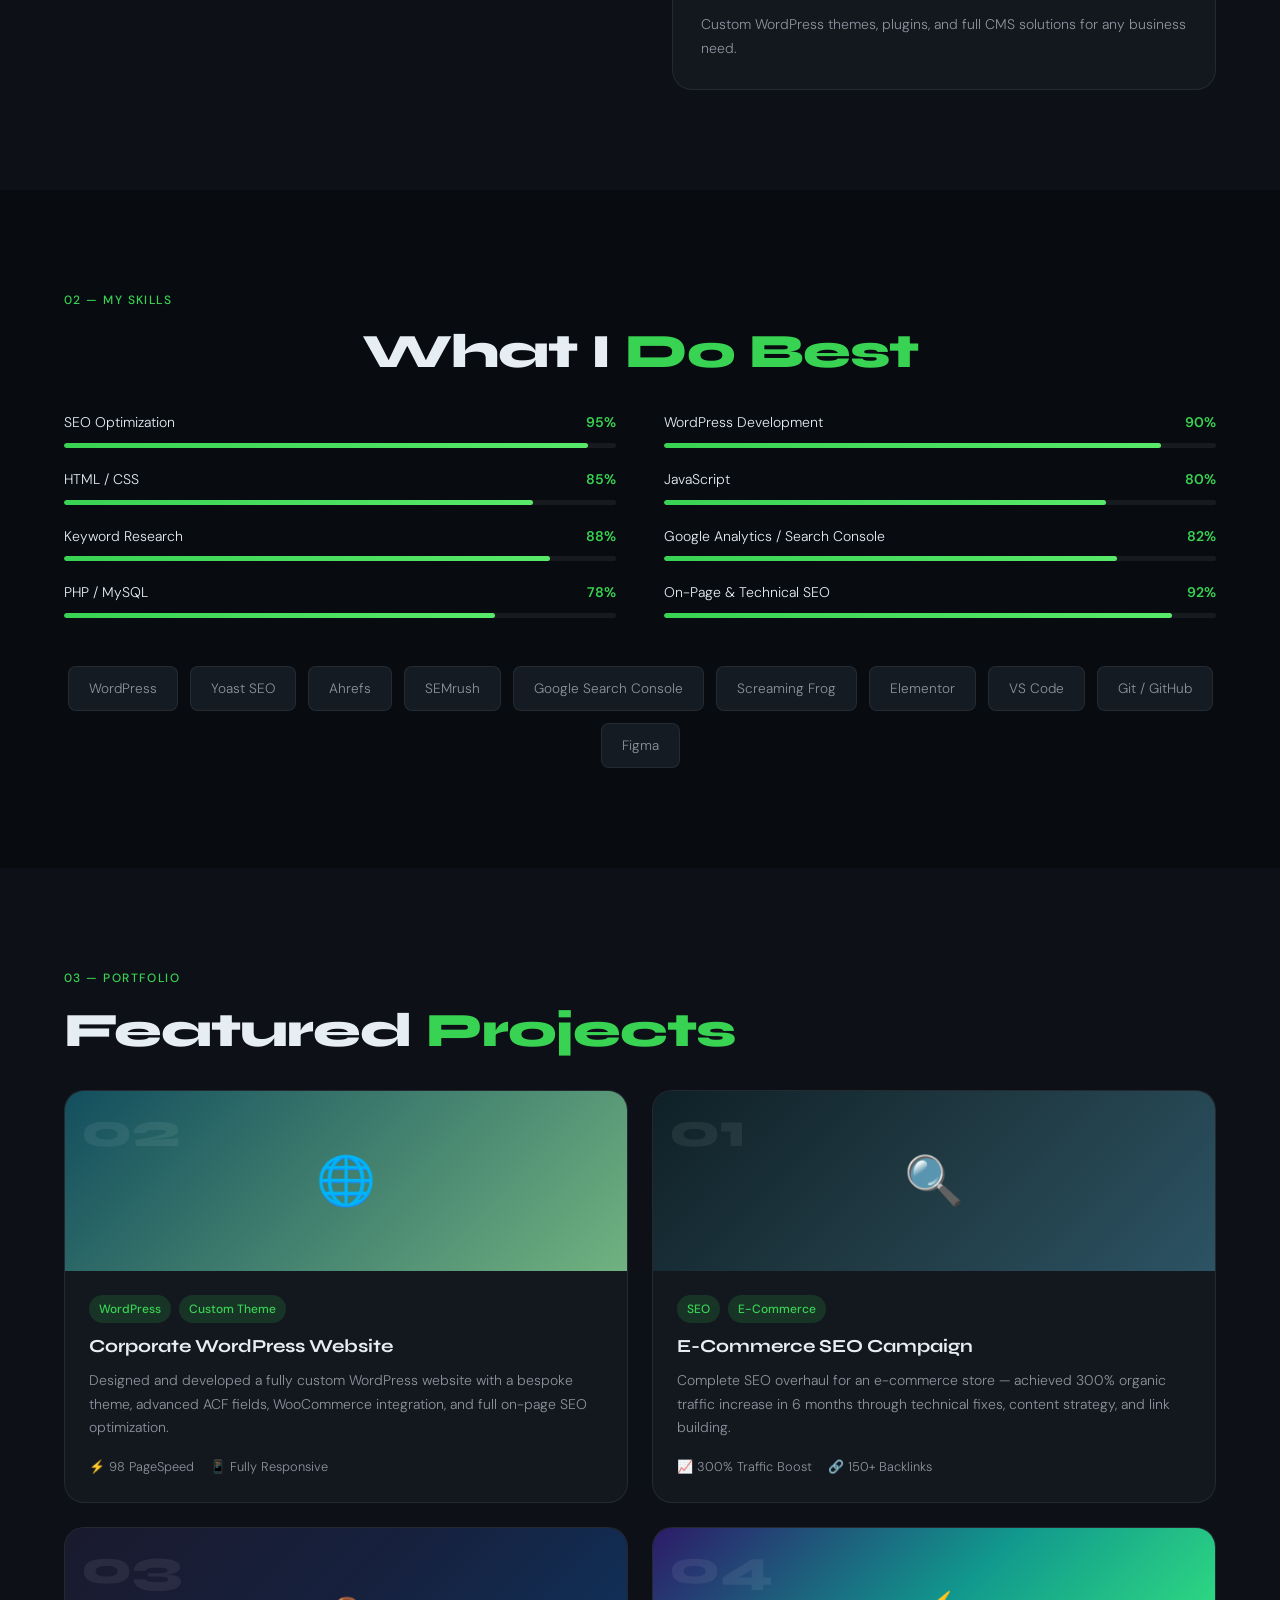
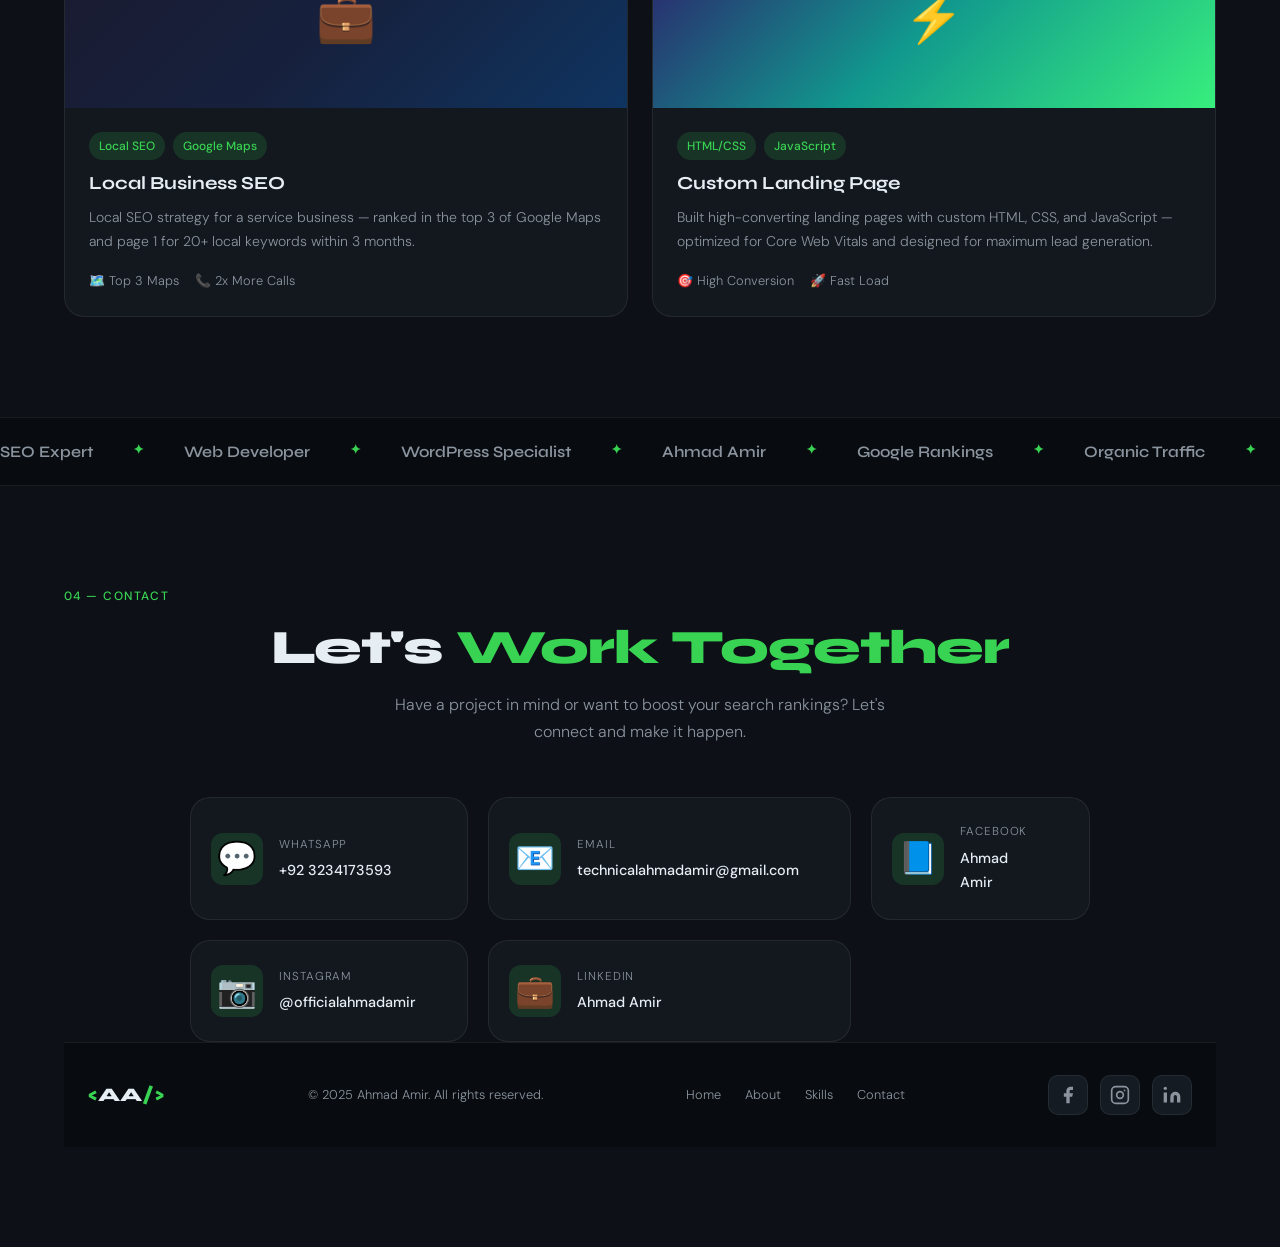
==== commit ae0071fb: "Update index.html" ====
--- a/index.html
+++ b/index.html
@@ -3,6 +3,7 @@
 <head>
   <meta charset="UTF-8" />
   <meta name="viewport" content="width=device-width, initial-scale=1.0" />
+  <meta name="google-site-verification" content="4zOR5eOGZPY0EVjtL1LwrVbXpO7d_28Ovo8s8eDPxlA" />
   <title>Ahmad Amir – SEO Expert & Web Developer</title>
   <meta name="description" content="Ahmad Amir is a professional SEO Expert, Web Developer, and WordPress specialist helping businesses grow online with powerful digital strategies." />
   <meta name="keywords" content="Ahmad Amir, SEO Expert, Web Developer, WordPress, Digital Marketing, Pakistan" />
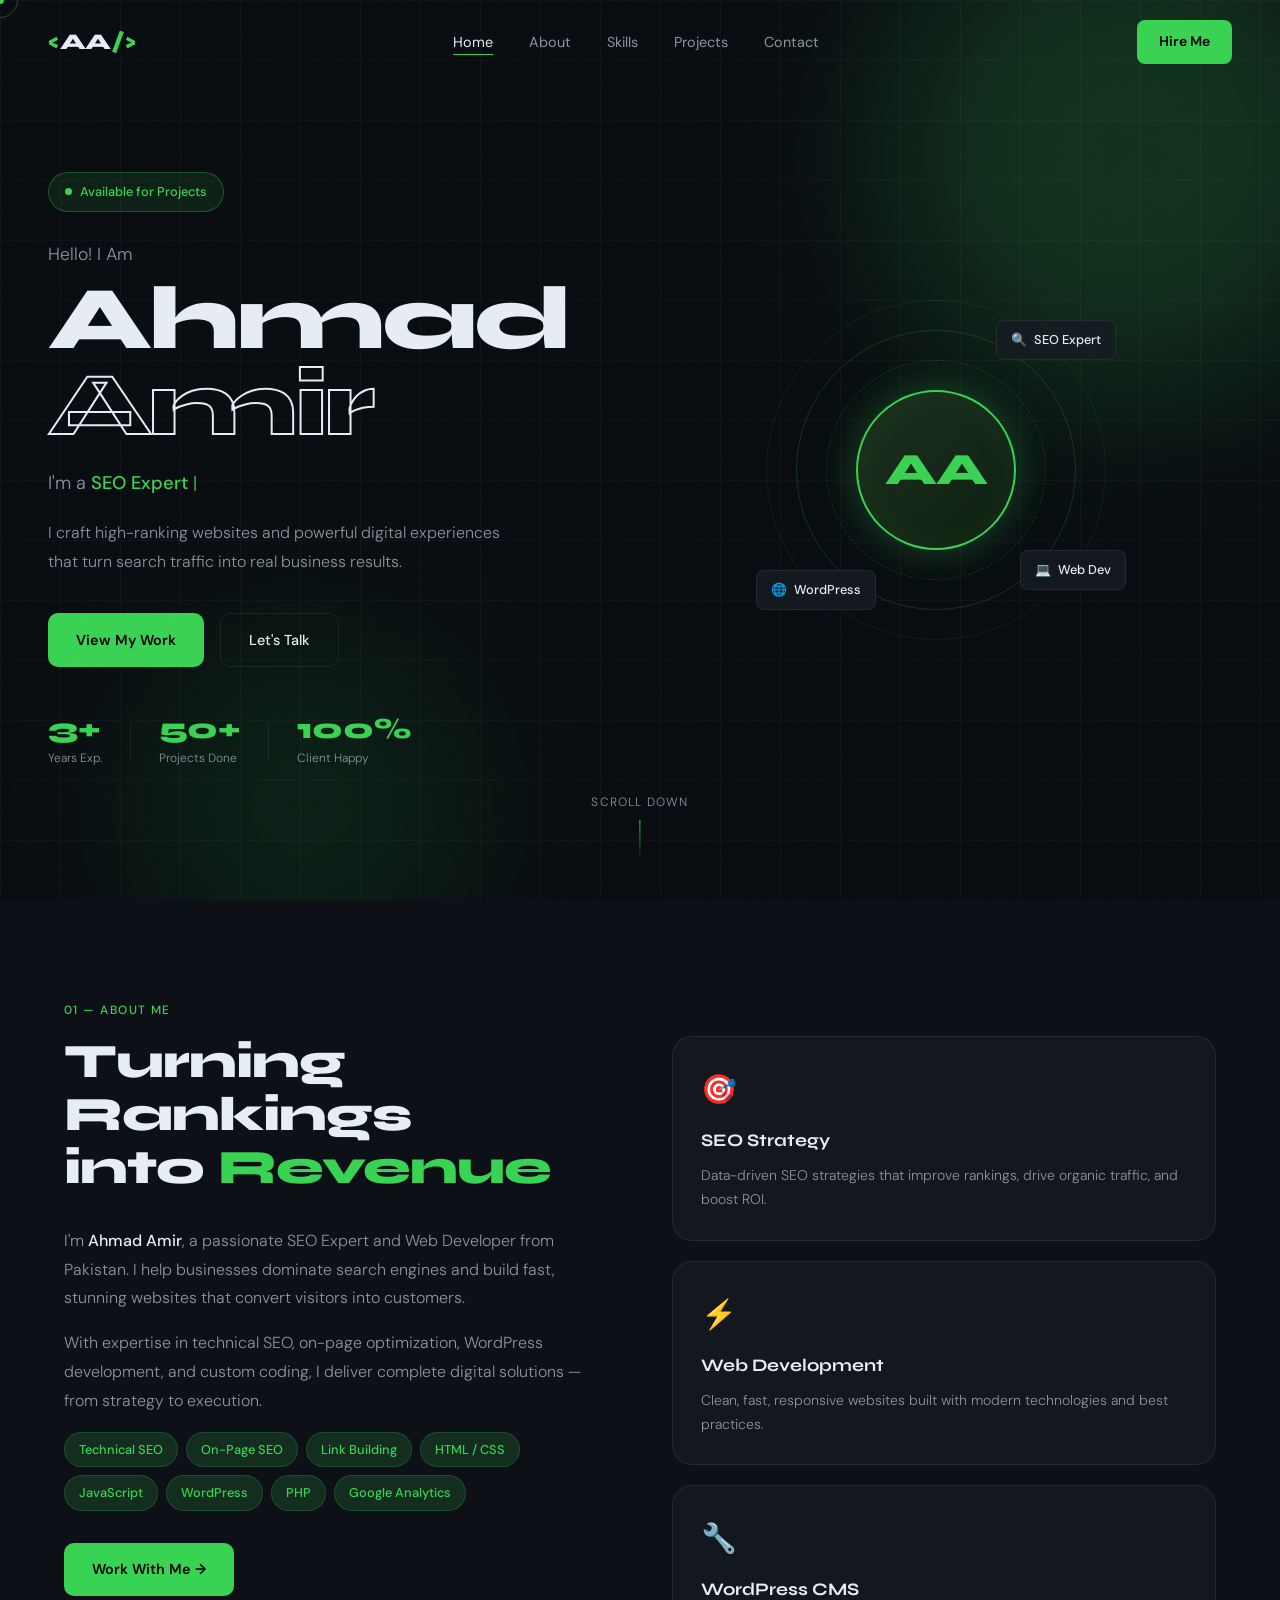
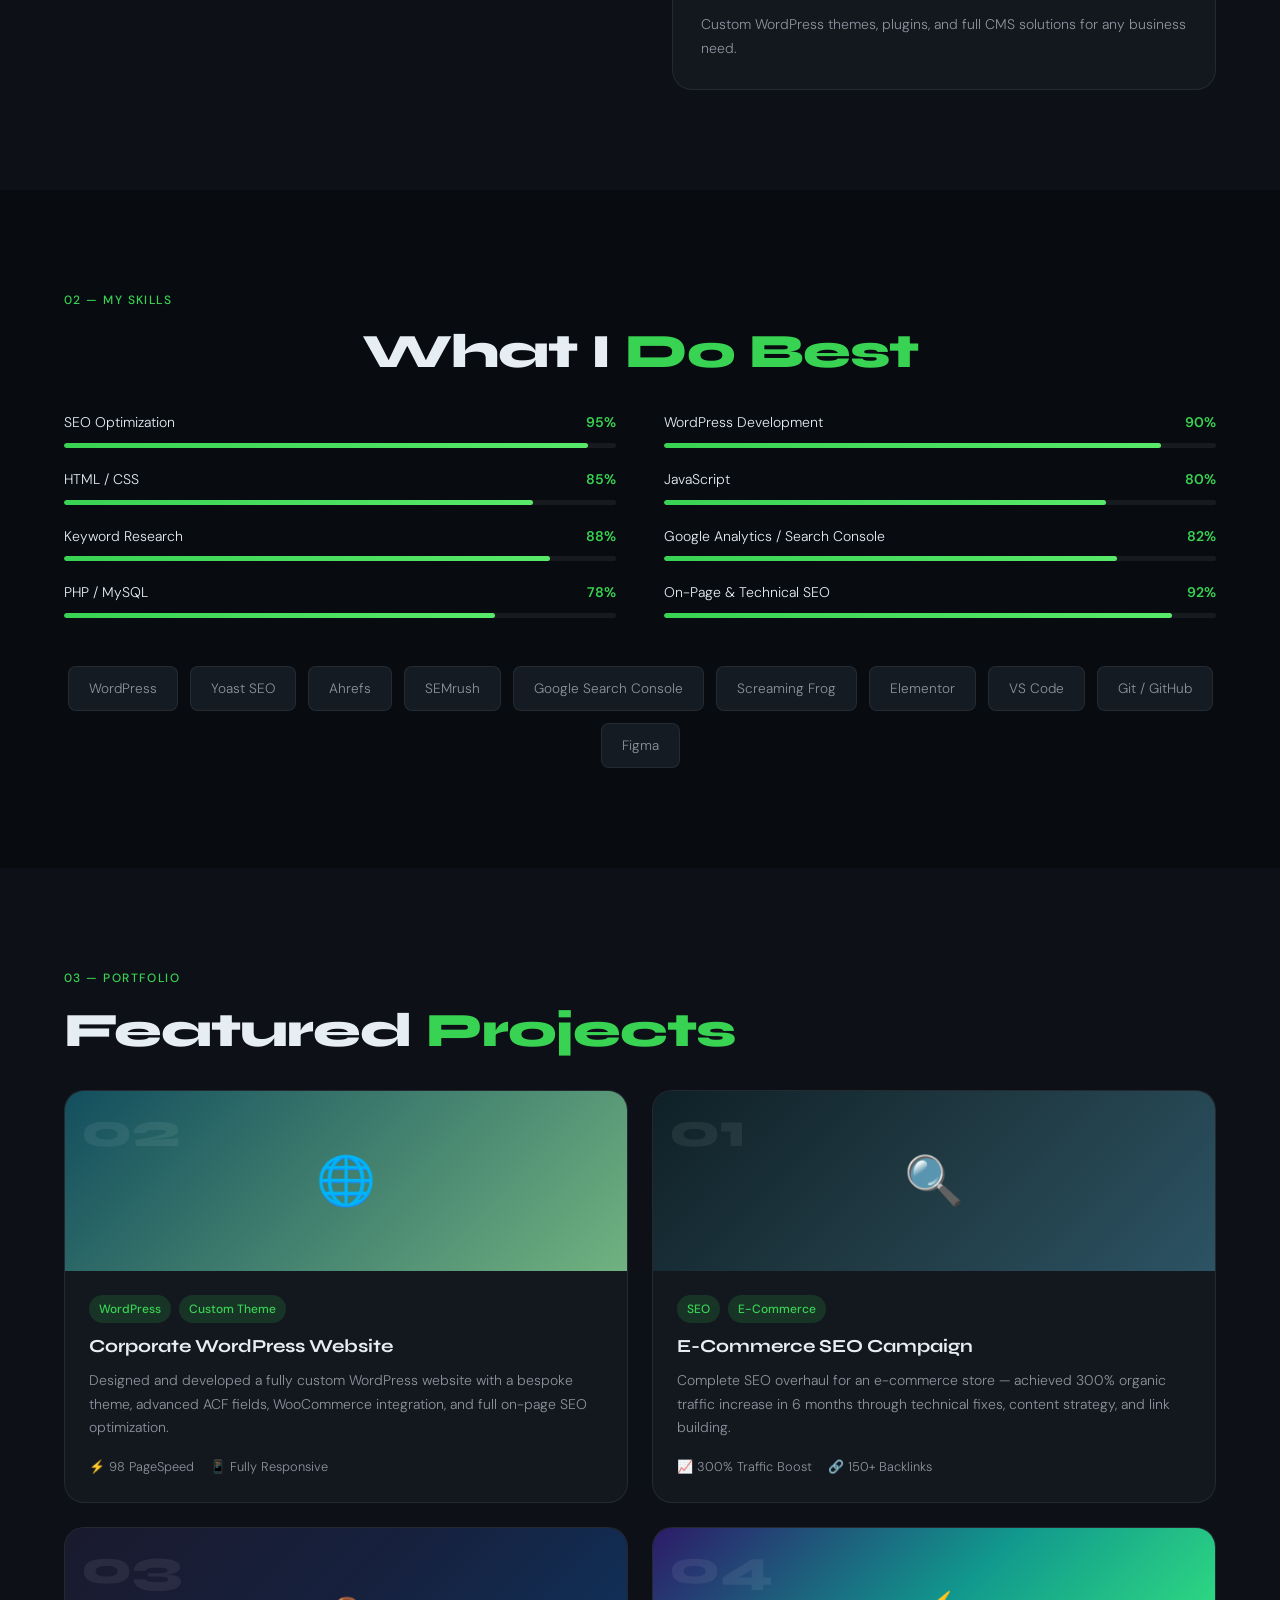
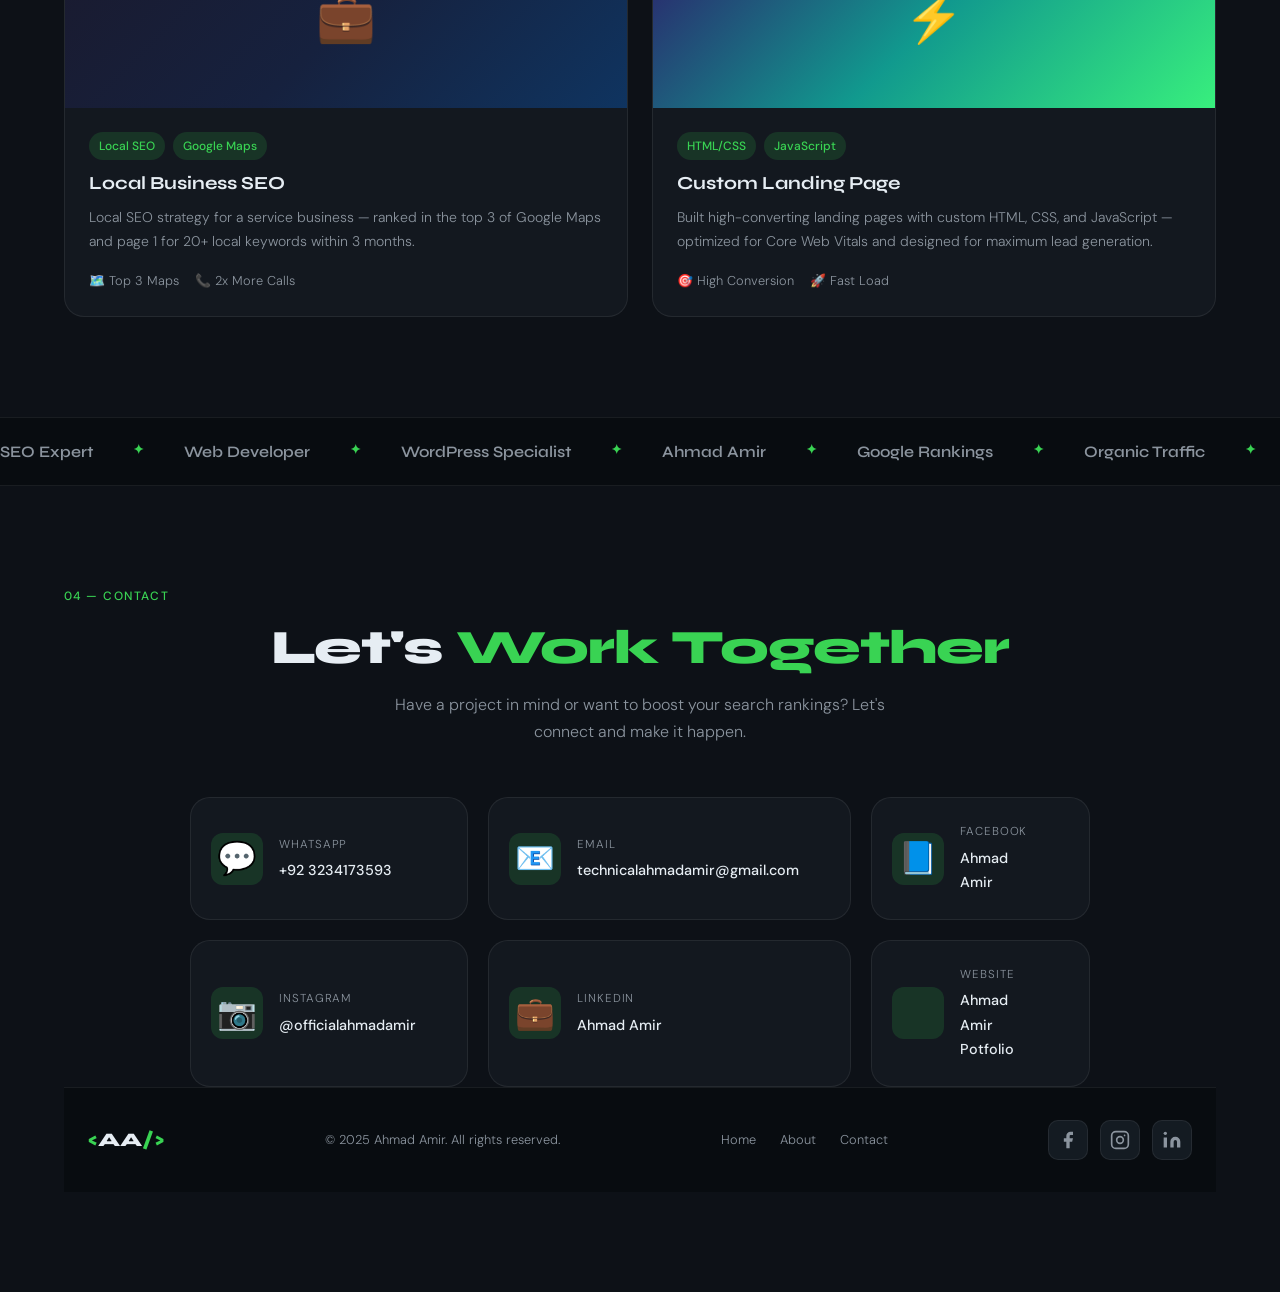
==== commit bbf0c42f: "Update footer links to point to HTML files" ====
--- a/index.html
+++ b/index.html
@@ -4,7 +4,7 @@
   <meta charset="UTF-8" />
   <meta name="viewport" content="width=device-width, initial-scale=1.0" />
   <meta name="google-site-verification" content="4zOR5eOGZPY0EVjtL1LwrVbXpO7d_28Ovo8s8eDPxlA" />
-  <title>Ahmad Amir – SEO Expert & Web Developer</title>
+  <title>Ahmad Amir – SEO Expert & Web Developer</title> 
   <meta name="description" content="Ahmad Amir is a professional SEO Expert, Web Developer, and WordPress specialist helping businesses grow online with powerful digital strategies." />
   <meta name="keywords" content="Ahmad Amir, SEO Expert, Web Developer, WordPress, Digital Marketing, Pakistan" />
   <meta name="author" content="Ahmad Amir" />
@@ -391,6 +391,14 @@
     </div>
     <div class="cc-arrow">→</div>
   </a>
+         <a href="https://technicalahmadamir-maker.github.io/" target="_blank" class="contact-card facebook">
+    <div class="cc-icon"></></div>
+    <div class="cc-info">
+      <span class="cc-label">Website</span>
+      <span class="cc-value">Ahmad Amir Potfolio</span>
+    </div>
+    <div class="cc-arrow">→</div>
+  </a>
 
 </div>
 
@@ -404,9 +412,8 @@
         <p class="footer-copy">© 2025 Ahmad Amir. All rights reserved.</p>
         <div class="footer-links">
           <a href="#home">Home</a>
-          <a href="#about">About</a>
-          <a href="#skills">Skills</a>
-          <a href="#contact">Contact</a>
+          <a href="#about.html">About</a>
+          <a href="#contact.html">Contact</a>
         </div>
         <div class="footer-social">
   <a href="https://www.facebook.com/profile.php?id=61576772686306" target="_blank" class="social-icon" title="Facebook">
